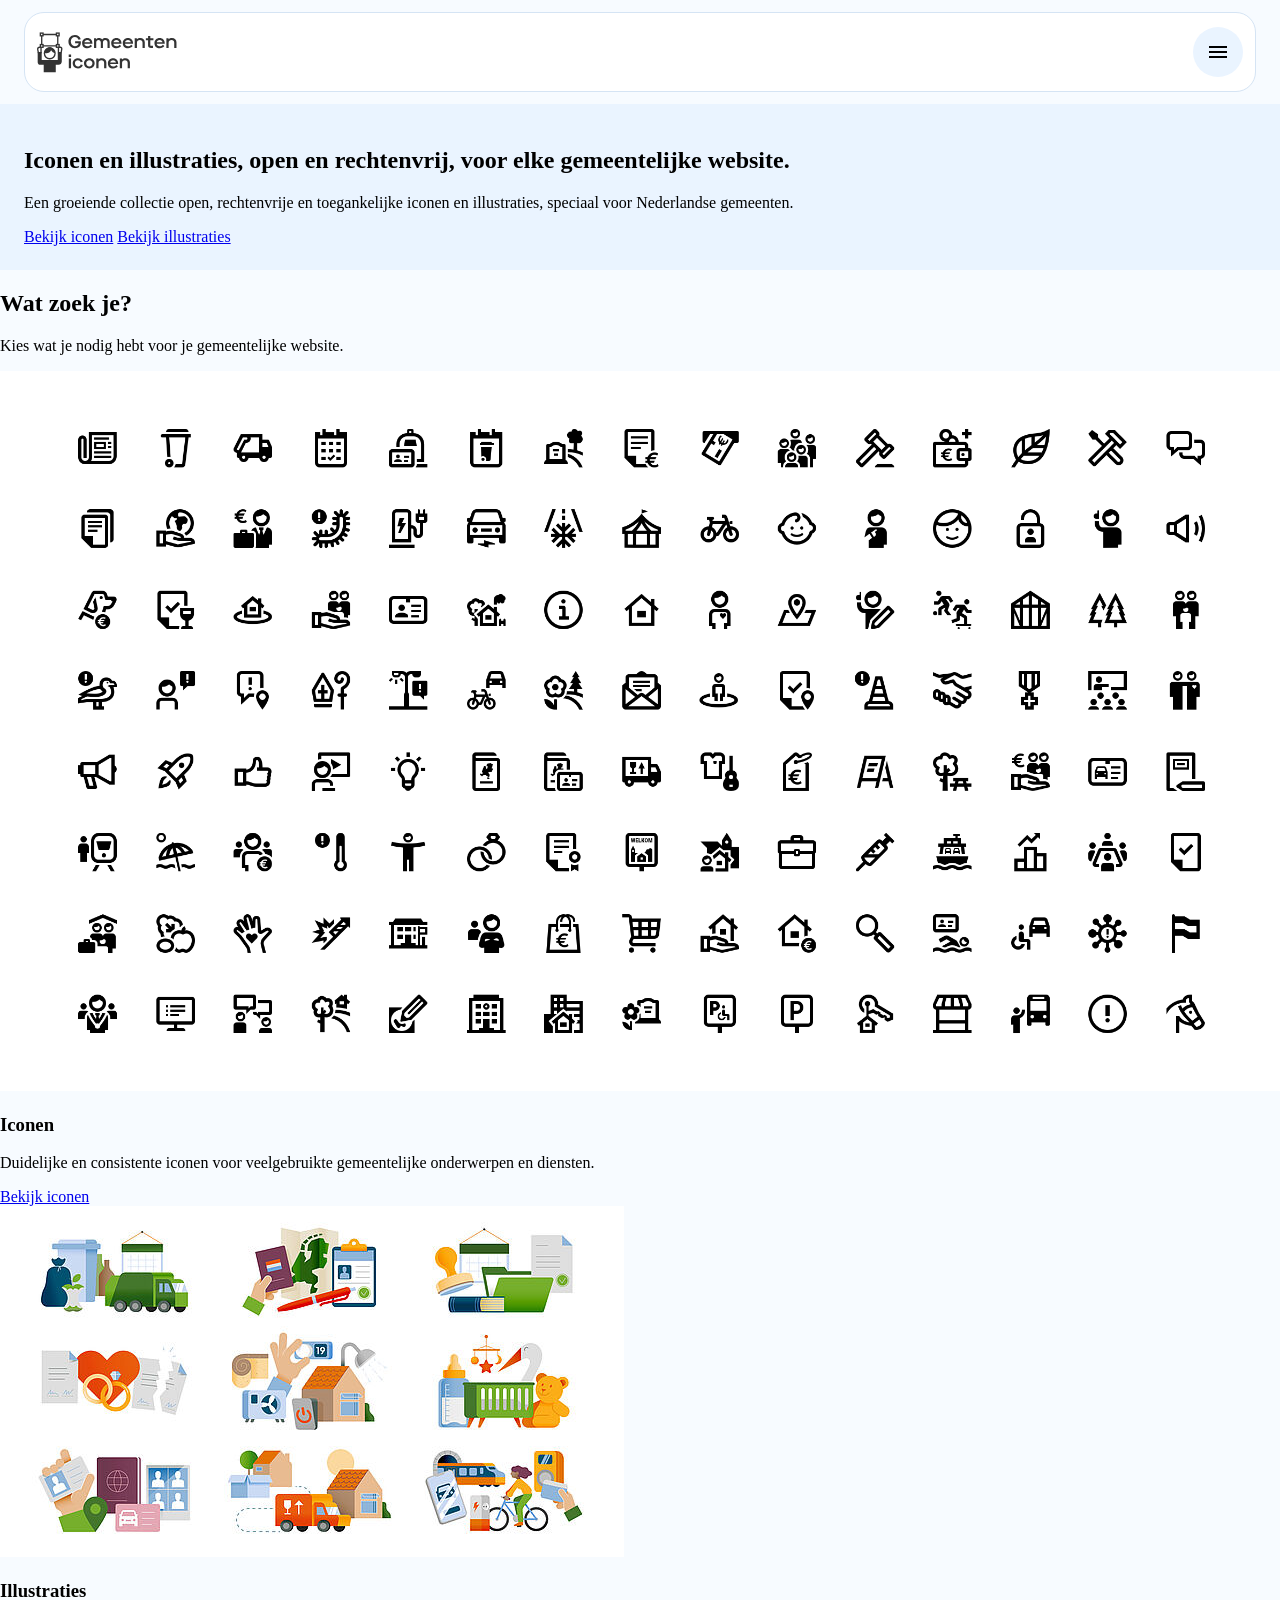
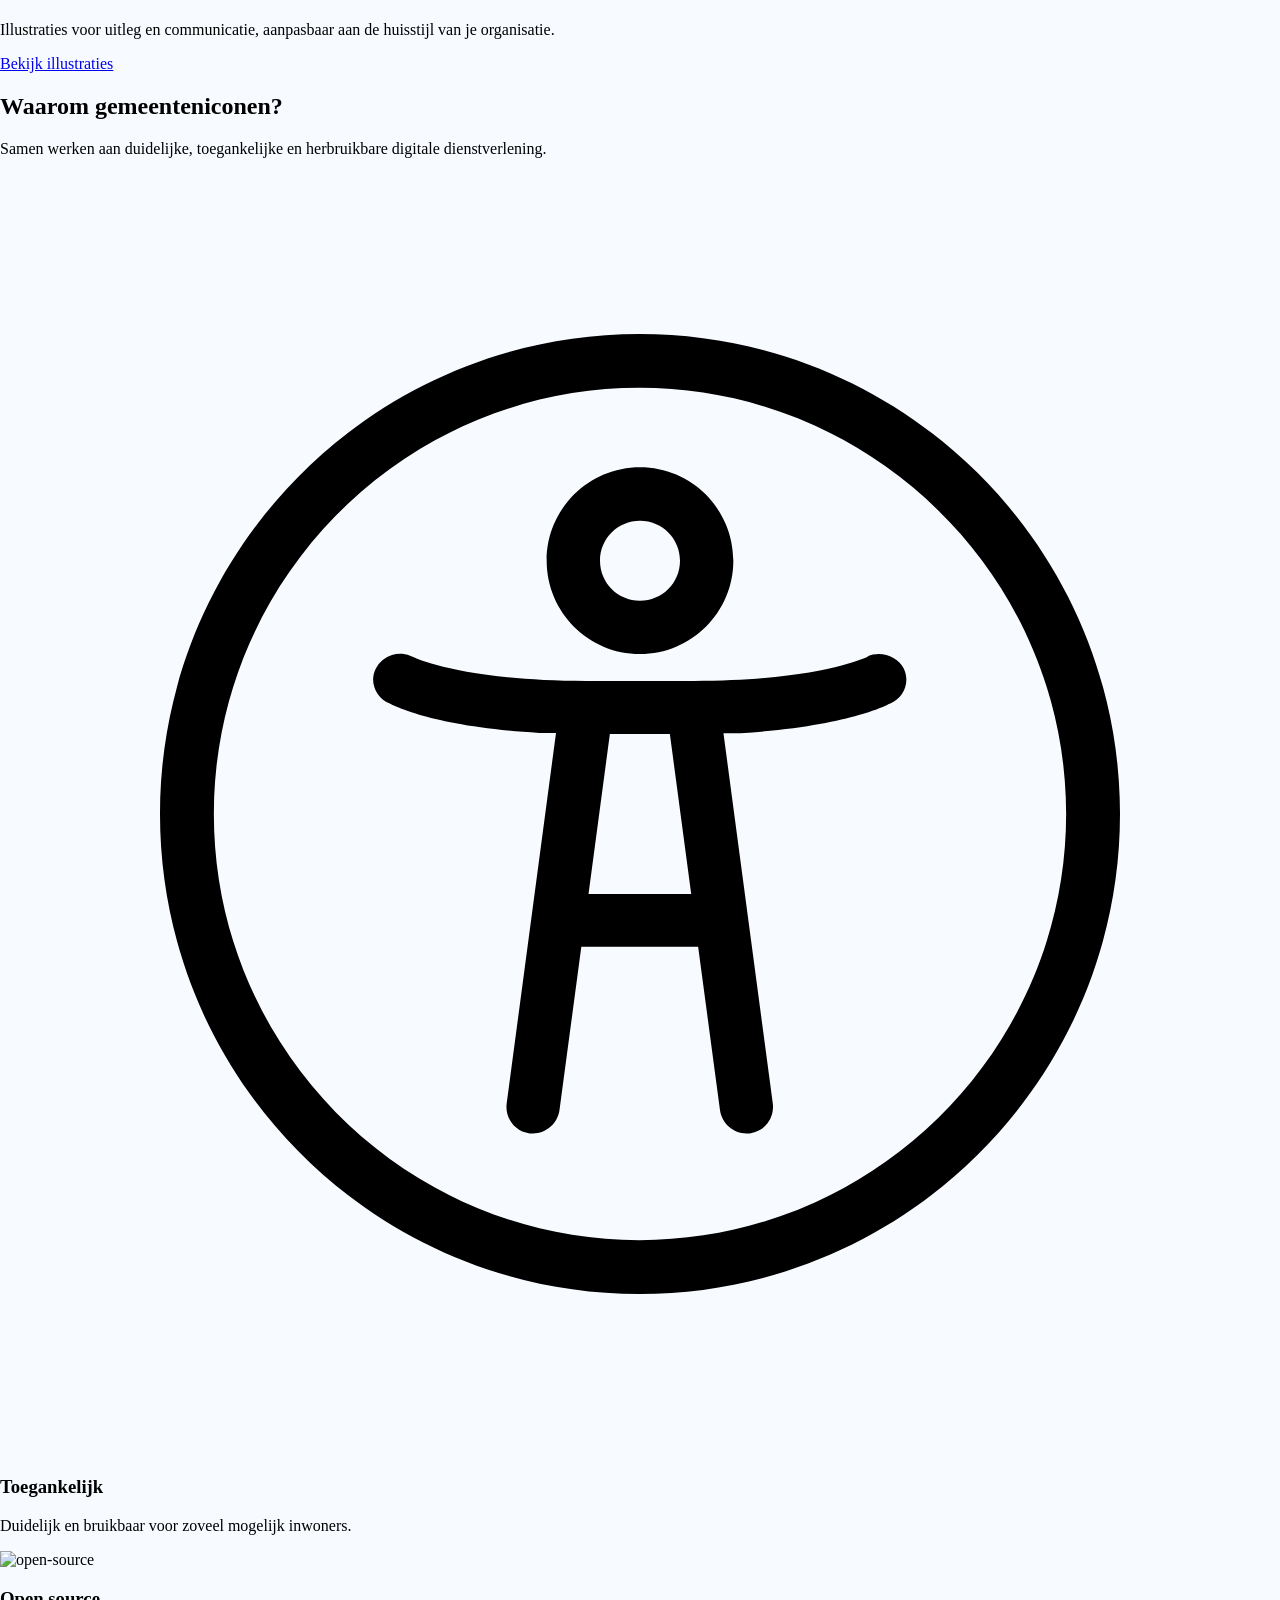
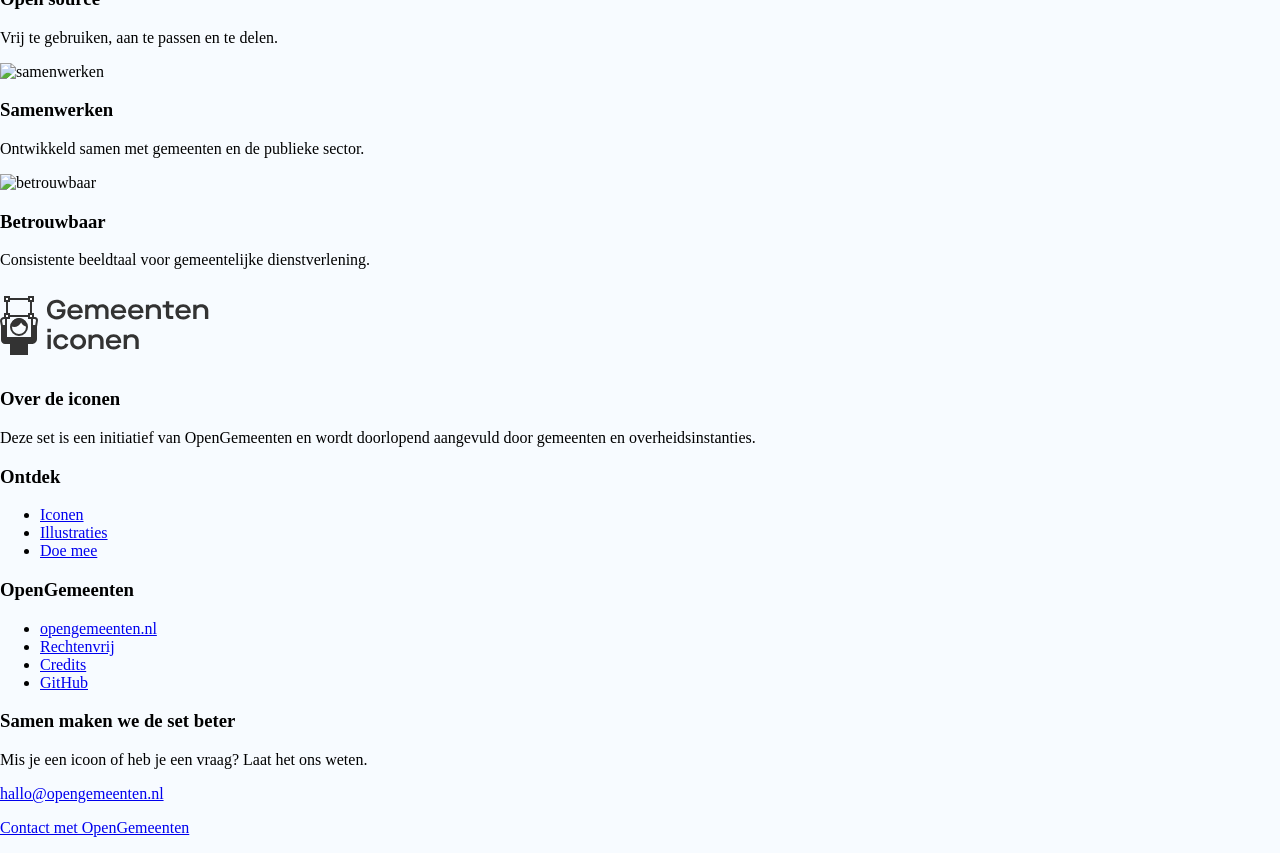
==== index.html @ d10de12a "Mobiele basisstyling en header toegevoegd Mobile-first CSS opgezet voor de homepage. Navigatie op mo" ====
<!DOCTYPE html>
<html lang="nl">
<head>
    <meta charset="UTF-8">
    <meta name="viewport" content="width=device-width, initial-scale=1.0">
    <title>Homepage</title>
    
    <!-- Algemene styling (laadt altijd en op elk apparaat) -->
    <link rel="stylesheet" href="styles/styles.css">

    <!-- Tablet (actief tussen de 768px en 1024px breed) -->
    <link rel="stylesheet" href="css/tablet.css" media="screen and (min-width: 768px) and (max-width: 1024px)">

    <!-- Desktop (actief op schermen vanaf 1025px breed) -->
    <link rel="stylesheet" href="css/desktop.css" media="screen and (min-width: 1025px)">
    
    <!-- Zoekicoon van Google fonts -->
    <link rel="stylesheet" href="https://fonts.googleapis.com/css2?family=Material+Symbols+Outlined:opsz,wght,FILL,GRAD@24,400,0,0&icon_names=search" />

    <!-- Hamburger menu icon -->
    <link rel="stylesheet" href="https://fonts.googleapis.com/css2?family=Material+Symbols+Outlined:opsz,wght,FILL,GRAD@24,400,0,0&icon_names=menu" />
</head>
<body>
    <header>
        <img class="logo" src="assets/logo.svg" alt="logo-gemeenteniconen">
        <button class="hamburgermenu"><span class="material-symbols-outlined">menu</span></button>
        <nav class="nav">
            
            <ul>
                <li> <a href="iconen.html">Iconen</a></li>
                <li><a href="#Illustraties">Illustraties</a></li>
                <li><a href="#Doe mee">Doe mee</a></li>
                <li><a href="#Rechtenvrij">Rechtenvrij</a></li>
                <li><a href="#credits">Credits</a></li>
                <li><a class="github" href="https://github.com/OpenGemeenten/Iconenset/">GitHub</a></li>
            </ul>
        </nav>
    </header>

    <main>
        <section class="hero-banner">
            <h1>Iconen en illustraties, open en rechtenvrij, voor elke gemeentelijke website.</h1>
            <p>Een groeiende collectie open, rechtenvrije en toegankelijke iconen en illustraties, speciaal voor Nederlandse gemeenten.</p>
            <a href="iconen.html">Bekijk iconen</a>
            <a href="#Illustraties"> Bekijk illustraties</a>
        </section>

       <section class="wat-zoek-je">
            <h2>Wat zoek je?</h2>
            <p>Kies wat je nodig hebt voor je gemeentelijke website.</p>
            <div class="keuze-kaarten">    
                <div class="iconen-kaart">
                    <img src="assets/iconenset-overzicht.png" alt="iconenset-overzicht">
                    <h3>Iconen</h3>
                    <p>Duidelijke en consistente iconen voor veelgebruikte gemeentelijke onderwerpen en diensten.</p>
                    <a href="iconen.html">Bekijk iconen</a>
                </div>

                <div class="illustratie-kaart">
                    <img src="assets/illustraties.jpg" alt="illustraties-overzicht">
                    <h3>Illustraties</h3>
                    <p>Illustraties voor uitleg en communicatie, aanpasbaar aan de huisstijl van je organisatie.</p>
                    <a href="#illustraties">Bekijk illustraties</a>
                </div>
            </div>
        </section>

        <section class="waarom-gemeenteiconen">
            <h2>Waarom gemeenteniconen?</h2>
            <p>Samen werken aan duidelijke, toegankelijke en herbruikbare digitale dienstverlening.</p>
            <div class="voordeel-kaarten">
                <div class="toegankelijk">
                    <img src="Iconenset-master/Svg/Line/Toegankelijkheid.svg" alt="toegankelijk">
                    <h3>Toegankelijk</h3>
                    <p>Duidelijk en bruikbaar voor zoveel mogelijk inwoners.</p>
                </div>

                <div class="open-source">
                    <img src="" alt="open-source">
                    <h3>Open source</h3>
                    <p>Vrij te gebruiken, aan te passen en te delen.</p>
                </div>

                <div class="samenwerken">
                    <img src="" alt="samenwerken">
                    <h3>Samenwerken</h3>
                    <p>Ontwikkeld samen met gemeenten en de publieke sector.</p>
                </div>

                <div class="betrouwbaar">
                    <img src="" alt="betrouwbaar">
                    <h3>Betrouwbaar</h3>
                    <p>Consistente beeldtaal voor gemeentelijke dienstverlening.</p>
                </div>
            </div>
        </section>
    </main>

    <footer>
        <div class="over-iconen">
           <img src="assets/logo.svg" alt="logo-footer">
           <h3>Over de iconen</h3>
            <p>Deze set is een initiatief van OpenGemeenten en wordt doorlopend aangevuld door gemeenten en overheidsinstanties. </p> 
        </div>
        
        <div>
            <h3>Ontdek</h3> 
                <ul class="ontdek">
                    <li> <a href="iconen.html">Iconen</a></li>
                    <li><a href="#Illustraties">Illustraties</a></li>
                    <li><a href="#Doe mee">Doe mee</a></li>
                </ul>
        </div>

        <div>
            <h3>OpenGemeenten</h3>
            <ul class="informatie">
            
                <li><a href="https://www.opengemeenten.nl/">opengemeenten.nl</a></li>
                <li><a href="#Rechtenvrij">Rechtenvrij</a></li>
                <li><a href="#credits">Credits</a></li>
                <li><a class="github" href="https://github.com/OpenGemeenten/Iconenset/">GitHub</a></li>
            </ul>
        </div>
            
        <div>
            <h3>Samen maken we de set beter</h3>
            <p>Mis je een icoon of heb je een vraag? Laat het ons weten.</p>
            <p><a href="mailto:hallo@opengemeenten.nl">hallo@opengemeenten.nl</a></p>
            <p><a href="https://www.opengemeenten.nl/contact">Contact met OpenGemeenten</a></p>
        </div>
    </footer>
</body>
</html>
---- styles/styles.css ----
.nav {
    display: none;
}

body {
    margin: 0;
    background-color: #F7FBFF;
}

header {
    display: flex;
    justify-content: space-between;
    align-items: center;
    margin-left: 24px;
    margin-right: 24px;
    margin-top: 12px;
    margin-bottom: 12px;
    padding: 12px;
    background-color: white;
    border: 1px solid #D5E4F4;
    border-radius: 20px;
}

.hero-banner {
    background-color: #EAF4FF;
    padding: 24px;
}

.hamburgermenu {
    background-color: #EAF4FF;
    border-radius: 50%;
    border: none;
    width: 50px;
    height: 50px;
    display: flex;
    justify-content: center;
    align-items: center;
}

.logo {
    width: 150px;
    height: auto;
}

img {
    max-width: 100%;
}
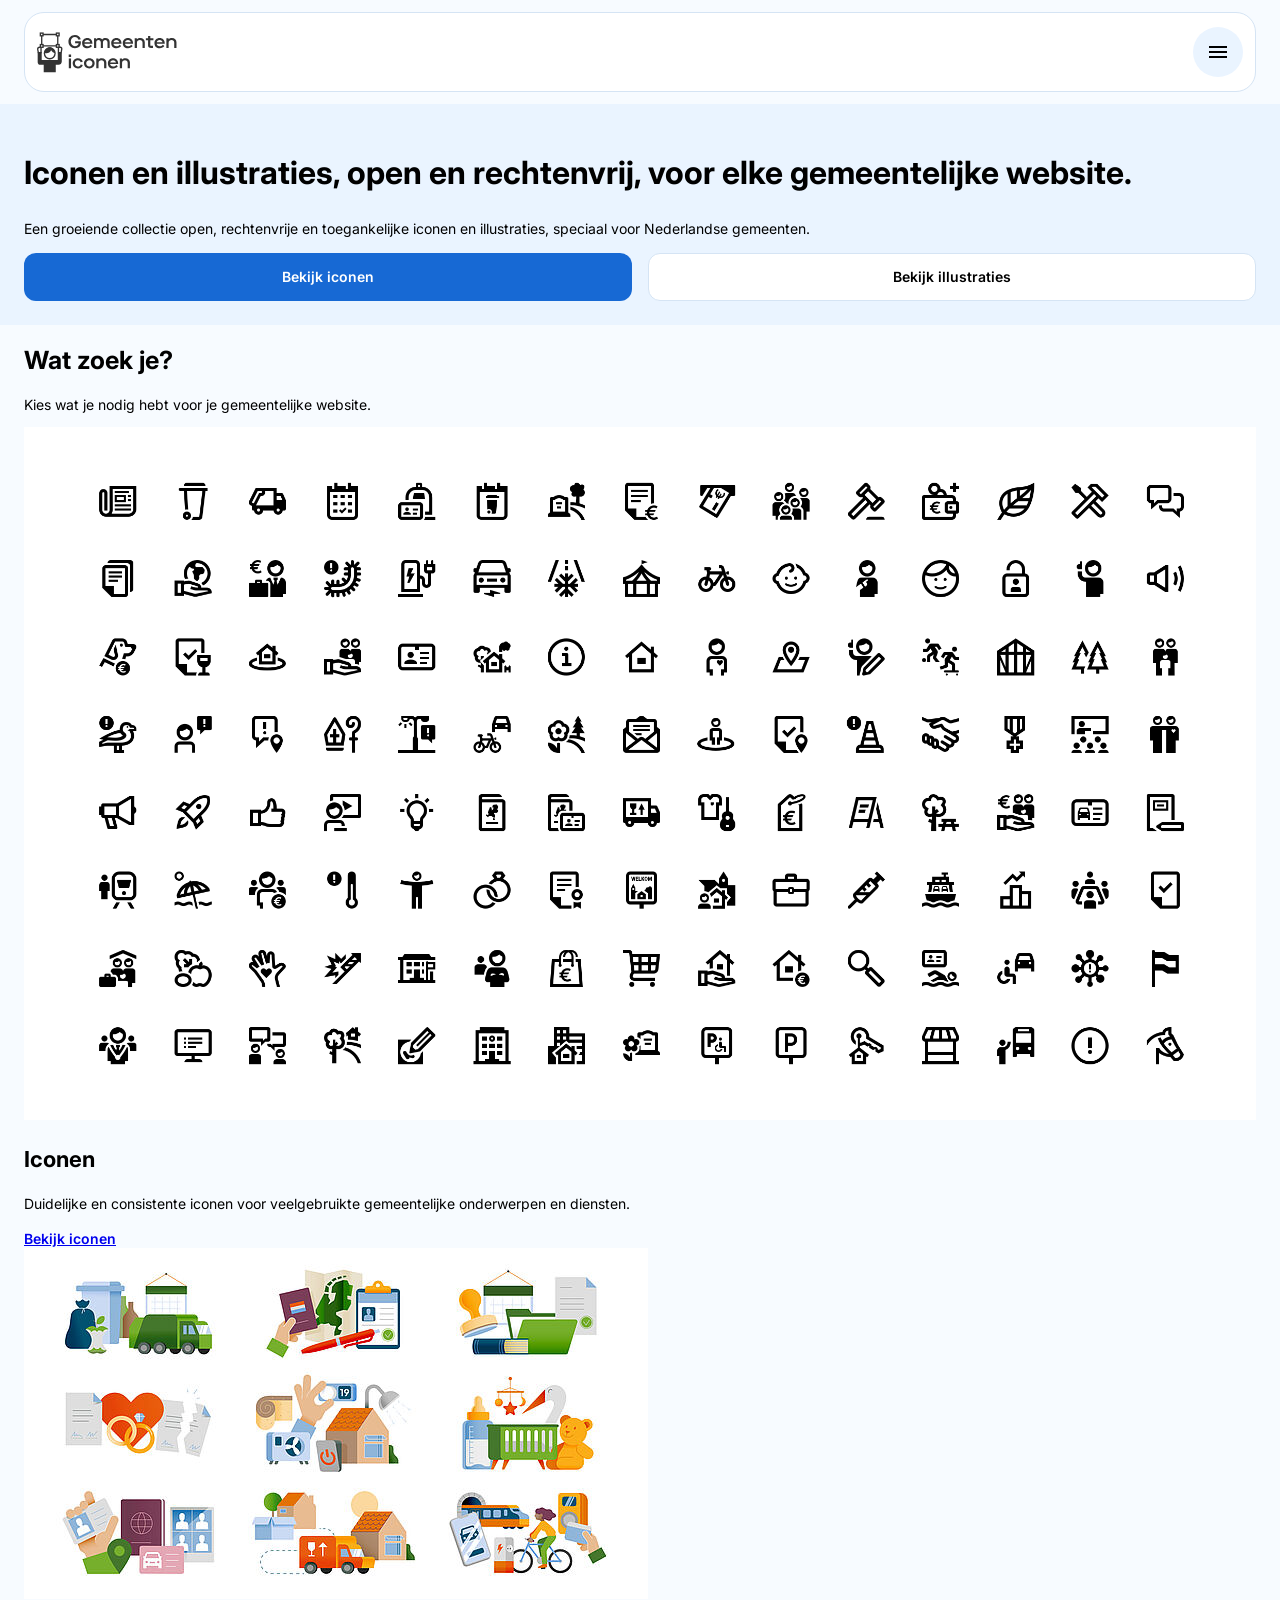
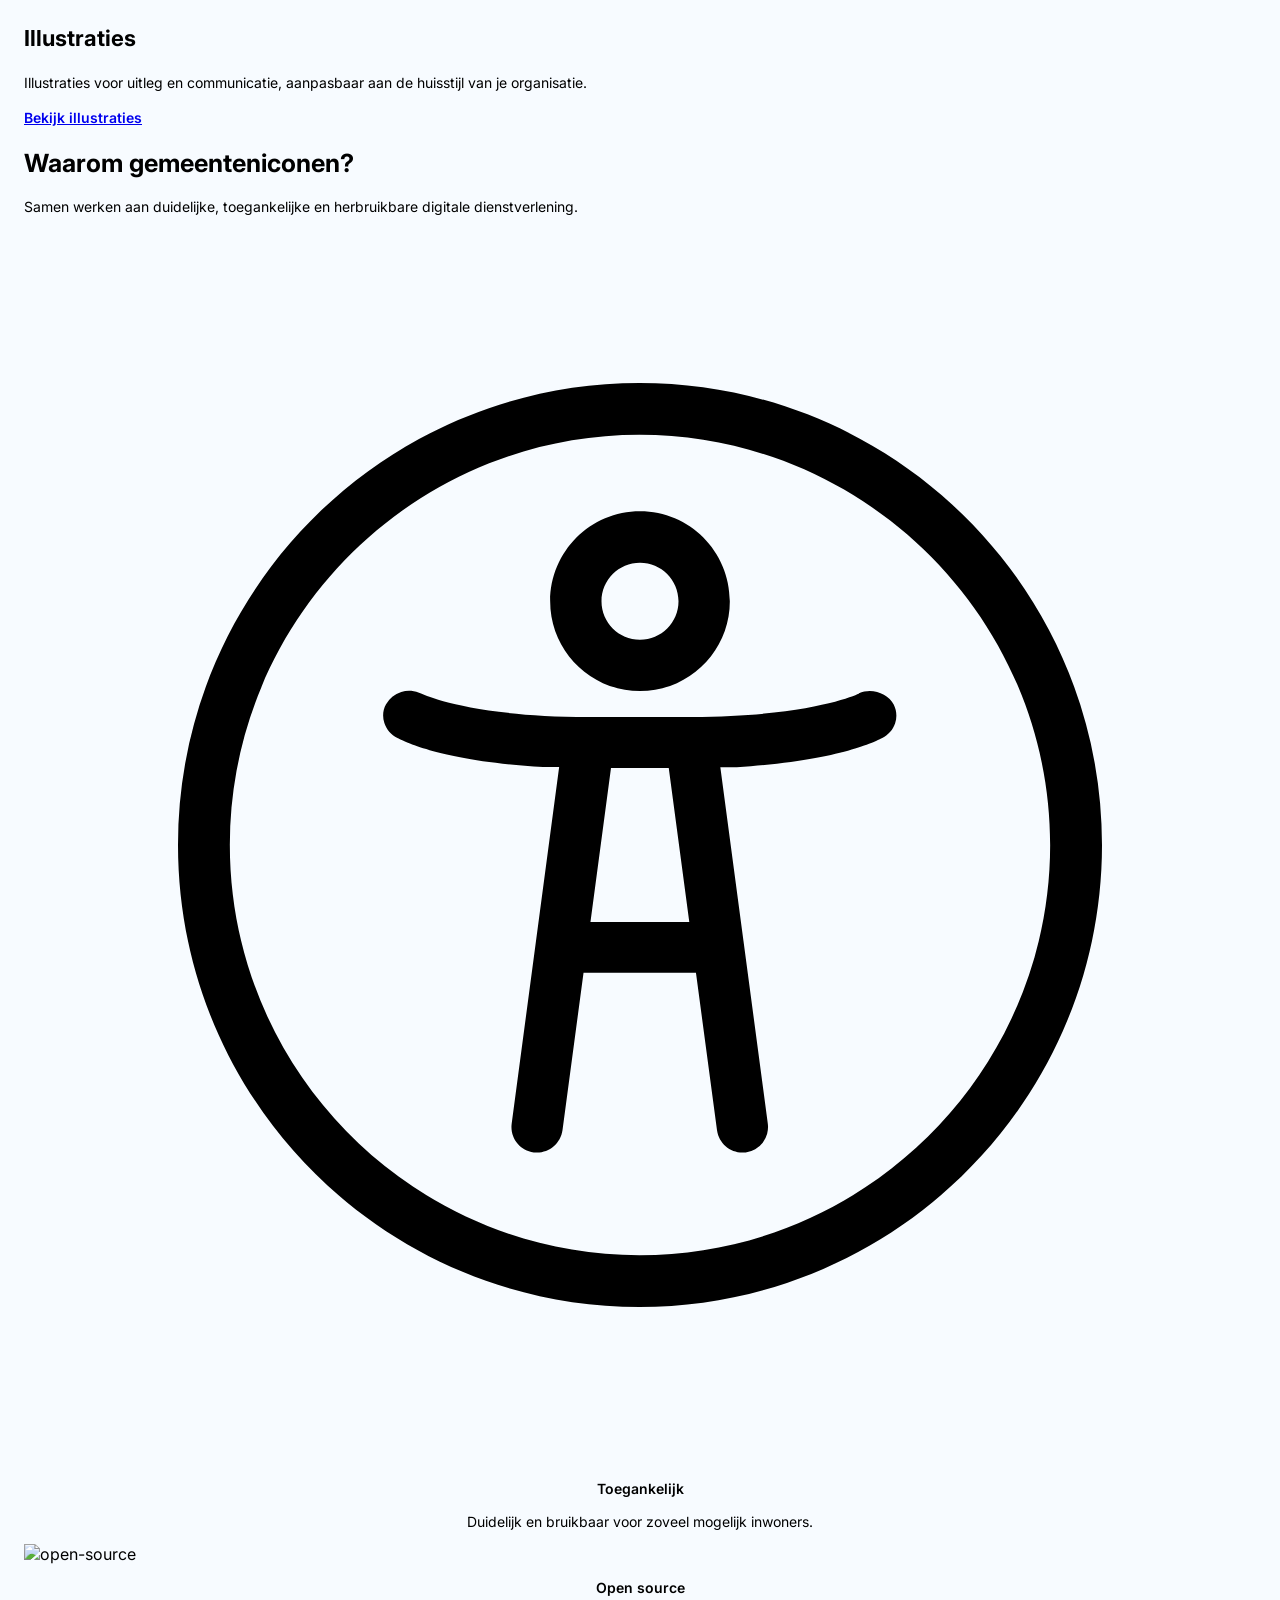
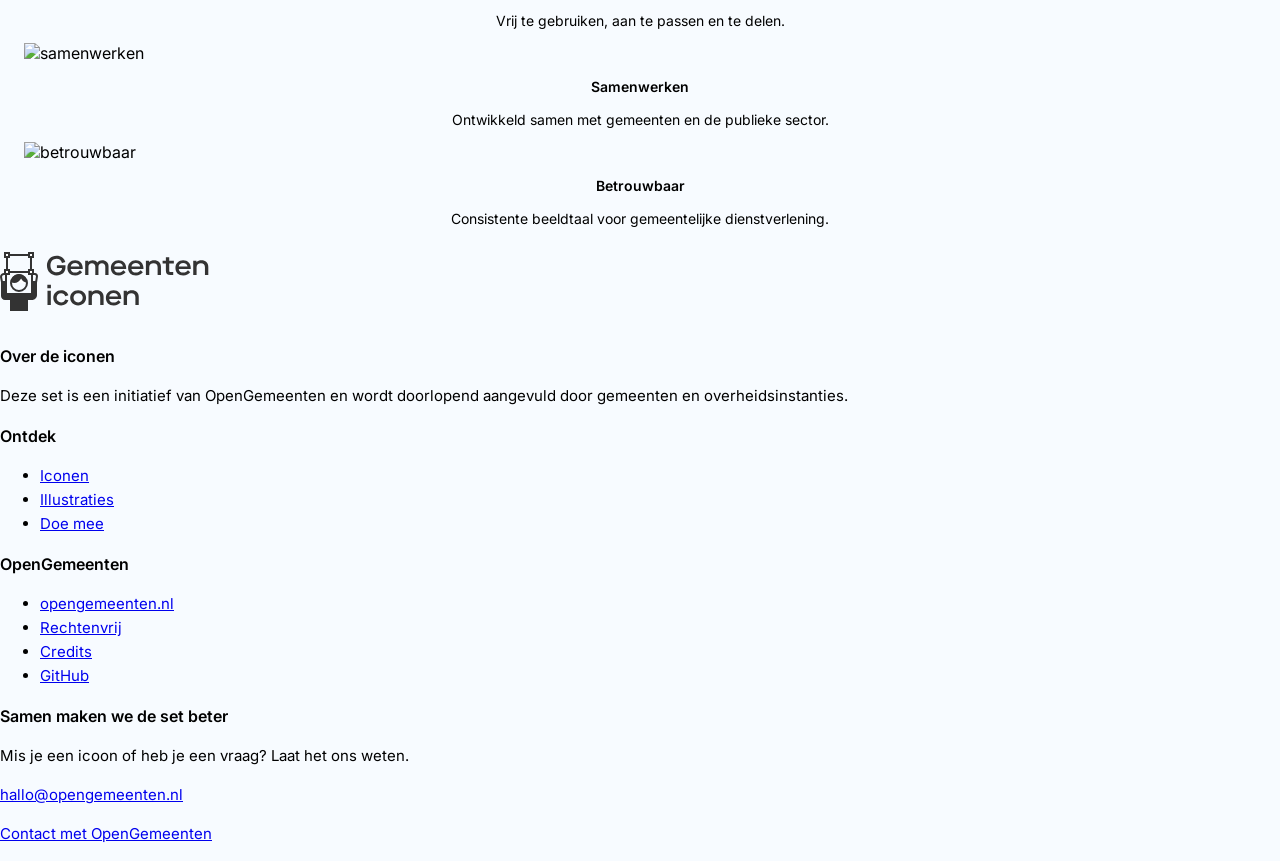
==== commit 874d5513: "Mobiele typografie en responsive hero banner toegevoegd - Inter lettertype toegevoegd en de fontgroo" ====
--- a/index.html
+++ b/index.html
@@ -41,8 +41,10 @@
         <section class="hero-banner">
             <h1>Iconen en illustraties, open en rechtenvrij, voor elke gemeentelijke website.</h1>
             <p>Een groeiende collectie open, rechtenvrije en toegankelijke iconen en illustraties, speciaal voor Nederlandse gemeenten.</p>
-            <a href="iconen.html">Bekijk iconen</a>
-            <a href="#Illustraties"> Bekijk illustraties</a>
+            <div class="hero-knoppen">
+                <a class="primaire-knop" href="iconen.html">Bekijk iconen</a>
+                <a class="secundaire-knop" href="#Illustraties">Bekijk illustraties</a>   
+            </div>
         </section>
 
        <section class="wat-zoek-je">
--- a/styles/styles.css
+++ b/styles/styles.css
@@ -1,29 +1,31 @@
-.nav {
-    display: none;
-}
+@import url('https://fonts.googleapis.com/css2?family=Inter:ital,opsz,wght@0,14..32,100..900;1,14..32,100..900&display=swap');
 
 body {
     margin: 0;
     background-color: #F7FBFF;
+    font-family: "Inter", sans-serif;
+    font-weight: 400;
+    letter-spacing: 0;
+
+}
+
+img {
+    max-width: 100%;
 }
 
 header {
     display: flex;
     justify-content: space-between;
     align-items: center;
-    margin-left: 24px;
-    margin-right: 24px;
-    margin-top: 12px;
-    margin-bottom: 12px;
+    margin: 12px 24px;
     padding: 12px;
     background-color: white;
     border: 1px solid #D5E4F4;
     border-radius: 20px;
 }
 
-.hero-banner {
-    background-color: #EAF4FF;
-    padding: 24px;
+.nav {
+    display: none;
 }
 
 .hamburgermenu {
@@ -42,6 +44,136 @@
     height: auto;
 }
 
-img {
-    max-width: 100%;
+main > section {
+    padding: 0px 24px;
 }
+
+.hero-banner {
+    background-color: #EAF4FF;
+    padding: 24px;
+}
+
+.hero-banner h1 {
+    font-weight: 700;
+    font-size: 32px;
+    line-height: 38px;
+}
+
+.hero-banner p {
+    font-size: 14px;
+    line-height: 20px;
+}
+
+.hero-banner a {
+    font-size: 13px;
+    font-weight: 600;
+    line-height: normal;
+}
+
+.hero-knoppen {
+    display: grid;
+    grid-template-columns: 1fr 1fr;
+    gap: 8px;
+}
+
+.hero-knoppen a {
+    height: 48px;
+    box-sizing: border-box;
+
+    display: flex;
+    justify-content: center;
+    align-items: center;
+
+    text-decoration: none;
+    border-radius: 12px;
+    white-space: nowrap;
+}
+
+@media (min-width: 360px) {
+    .hero-knoppen {
+        gap: 16px;
+    }
+
+    .hero-knoppen a {
+        font-size: 14px;
+    }
+}
+ 
+.primaire-knop {
+    background-color: #1769D4;
+    color: white;
+}
+
+.secundaire-knop {
+    background-color: white;
+    color: black;
+    border: 1px solid #D5E4F4;
+}
+
+/* H2 sectiekoppen */
+h2 {
+    font-size: 25px;
+    font-weight: 700;
+    line-height: normal;
+}
+
+
+/* Wat zoek je */
+.wat-zoek-je > p {
+    font-size: 14px;
+    line-height: normal;
+}
+
+.keuze-kaarten h3 {
+    font-size: 22px;
+    font-weight: 700;
+    line-height: normal;
+}
+
+.keuze-kaarten p {
+    font-size: 14px;
+    line-height: 20px;
+}
+
+.keuze-kaarten a {
+    font-size: 14px;
+    font-weight: 600;
+    line-height: normal;
+}
+
+
+/* Waarom gemeenteniconen */
+.waarom-gemeenteiconen > p {
+    font-size: 14px;
+    line-height: normal;
+}
+
+.voordeel-kaarten h3 {
+    font-size: 14px;
+    font-weight: 600;
+    line-height: 20px;
+    text-align: center;
+}
+
+.voordeel-kaarten p {
+    font-size: 14px;
+    line-height: normal;
+    text-align: center;
+}
+
+
+/* Footer */
+footer {
+    font-size: 15px;
+    font-weight: 400;
+    line-height: 24px;
+}
+
+footer h3 {
+    font-size: 16px;
+    font-weight: 600;
+    line-height: 24px;
+}
+
+
+
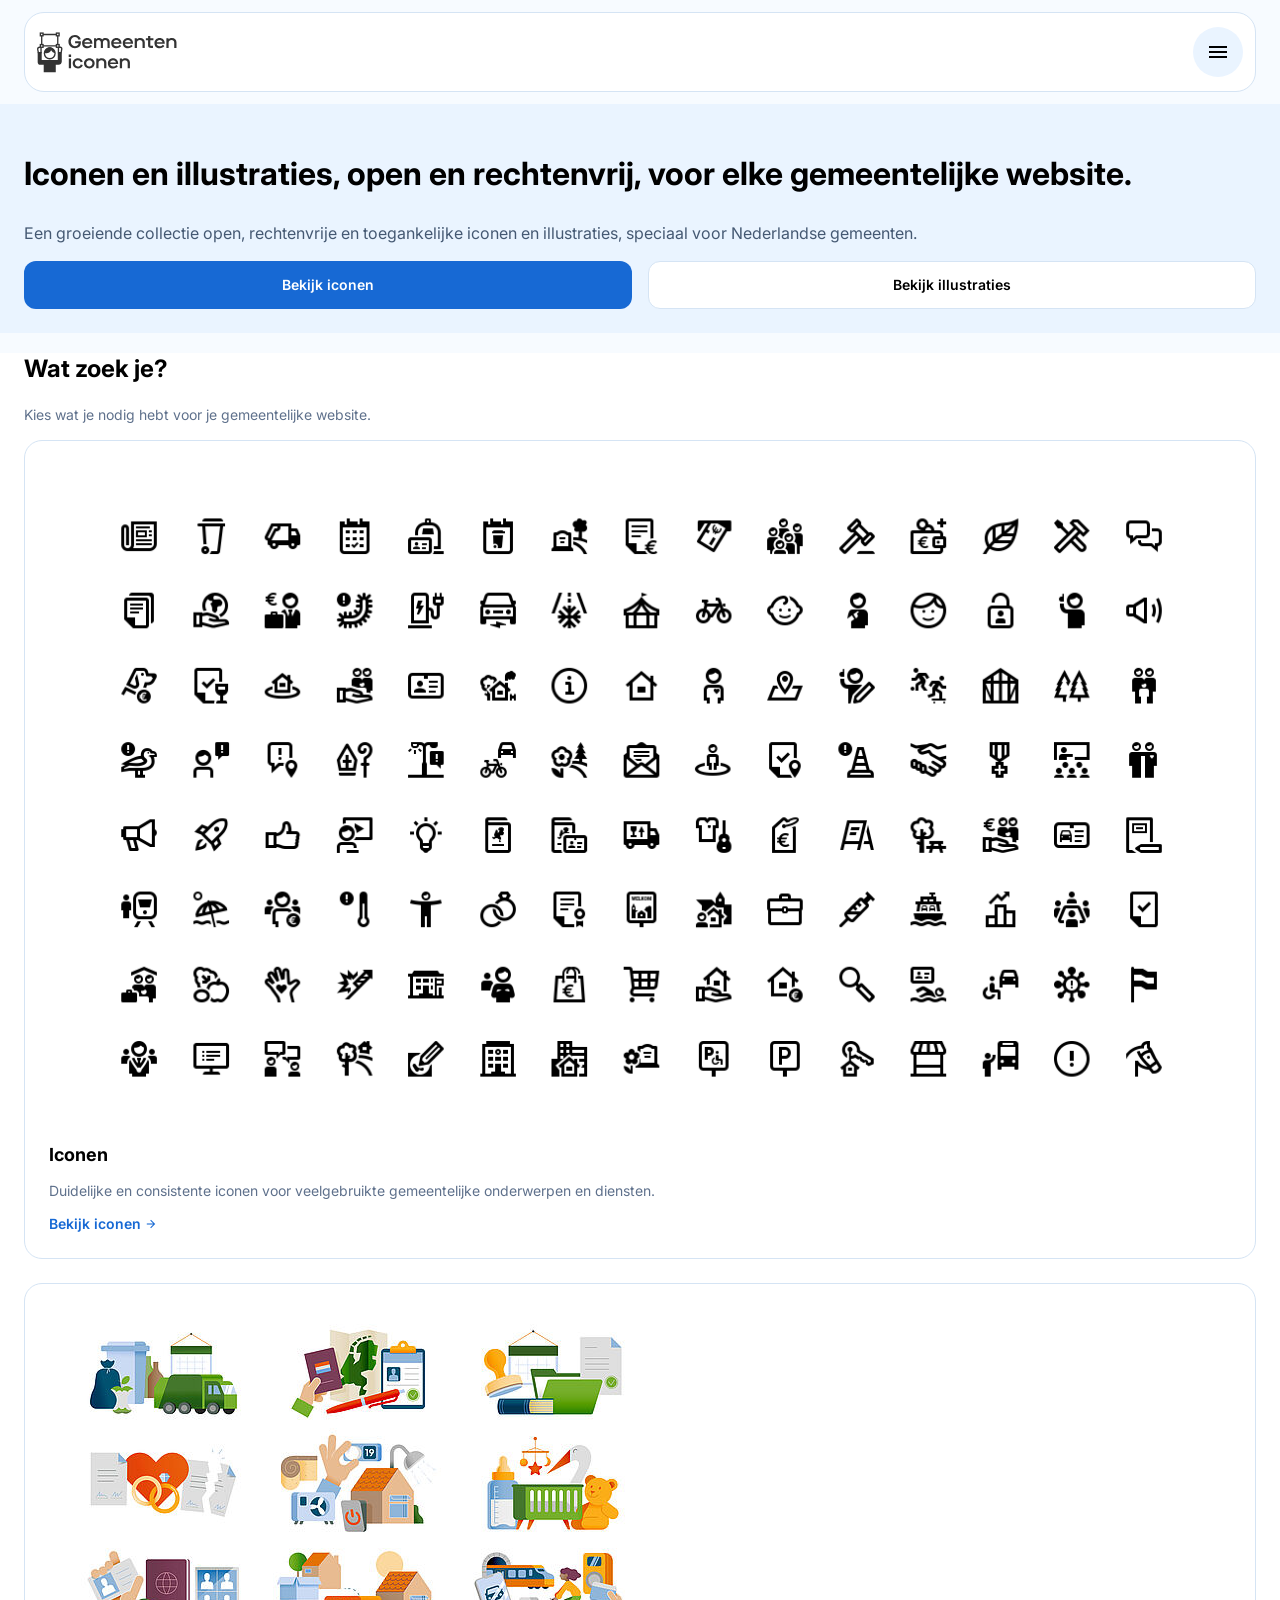
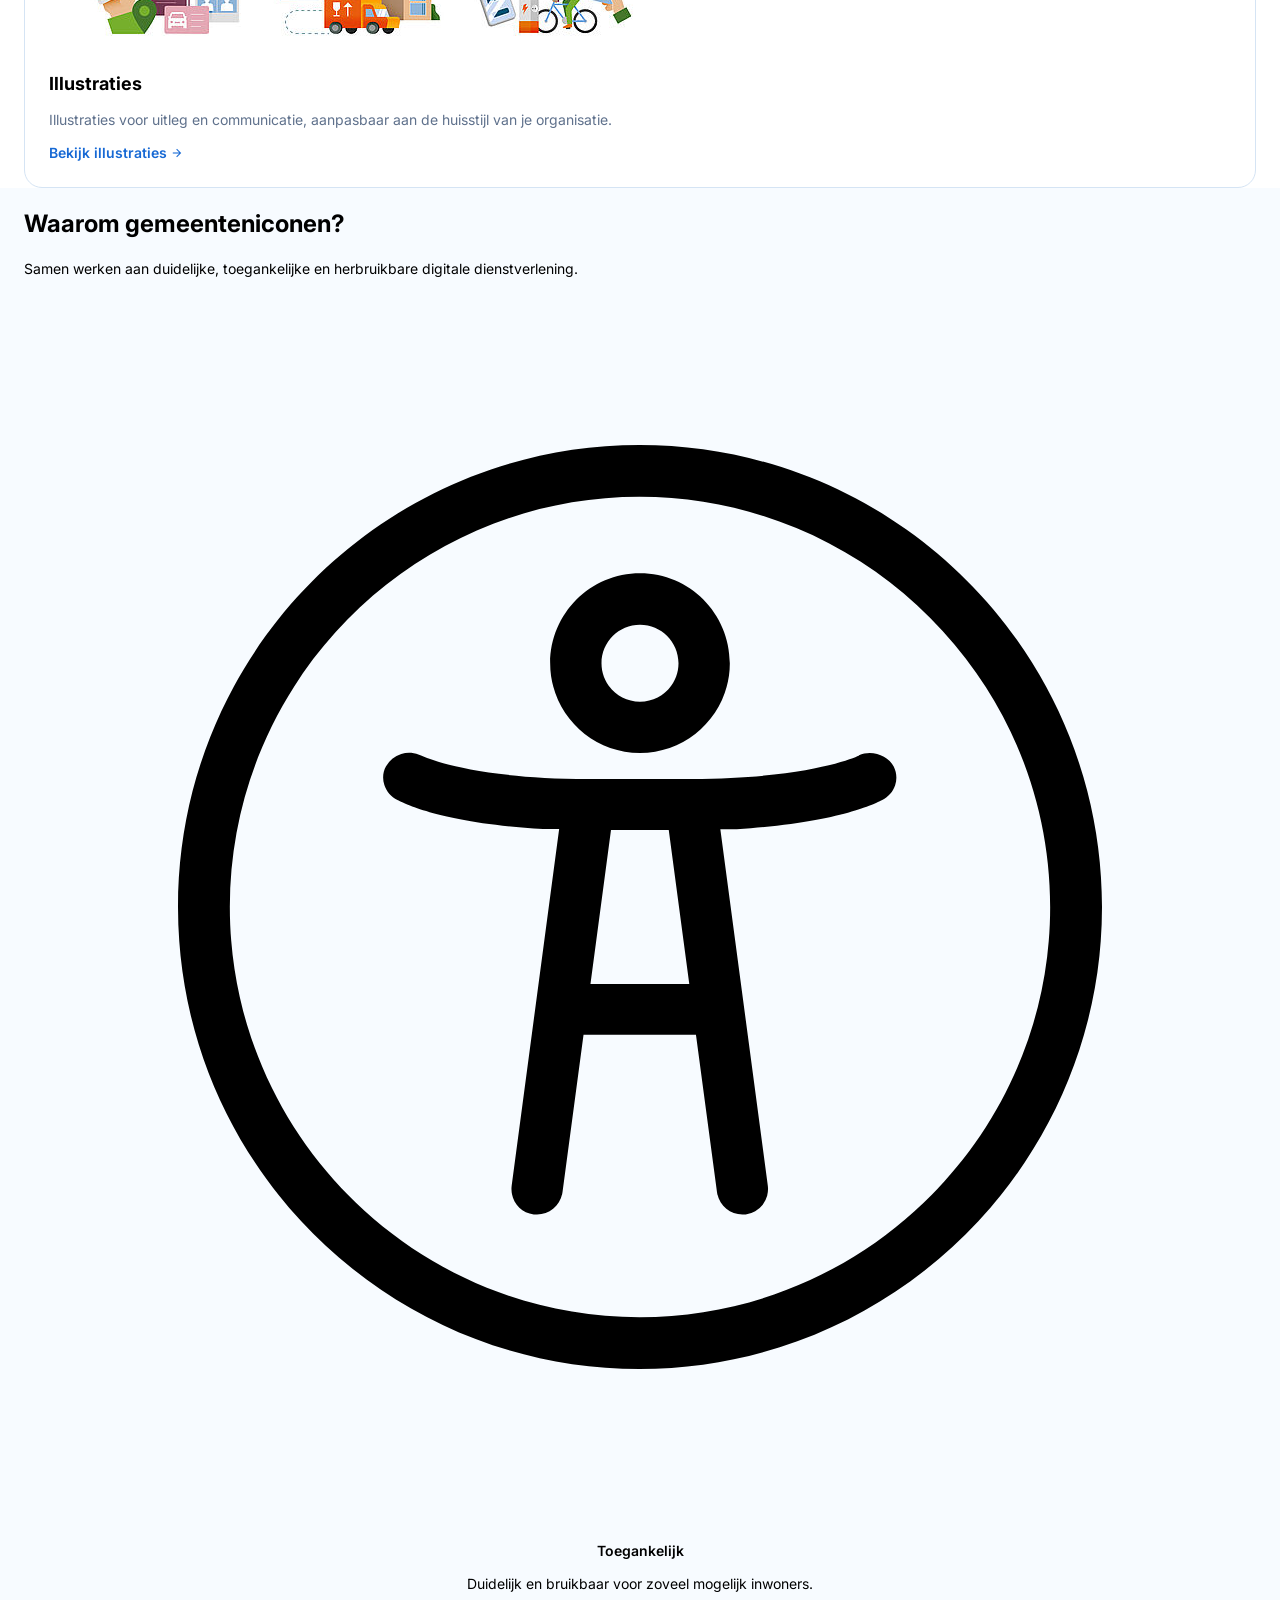
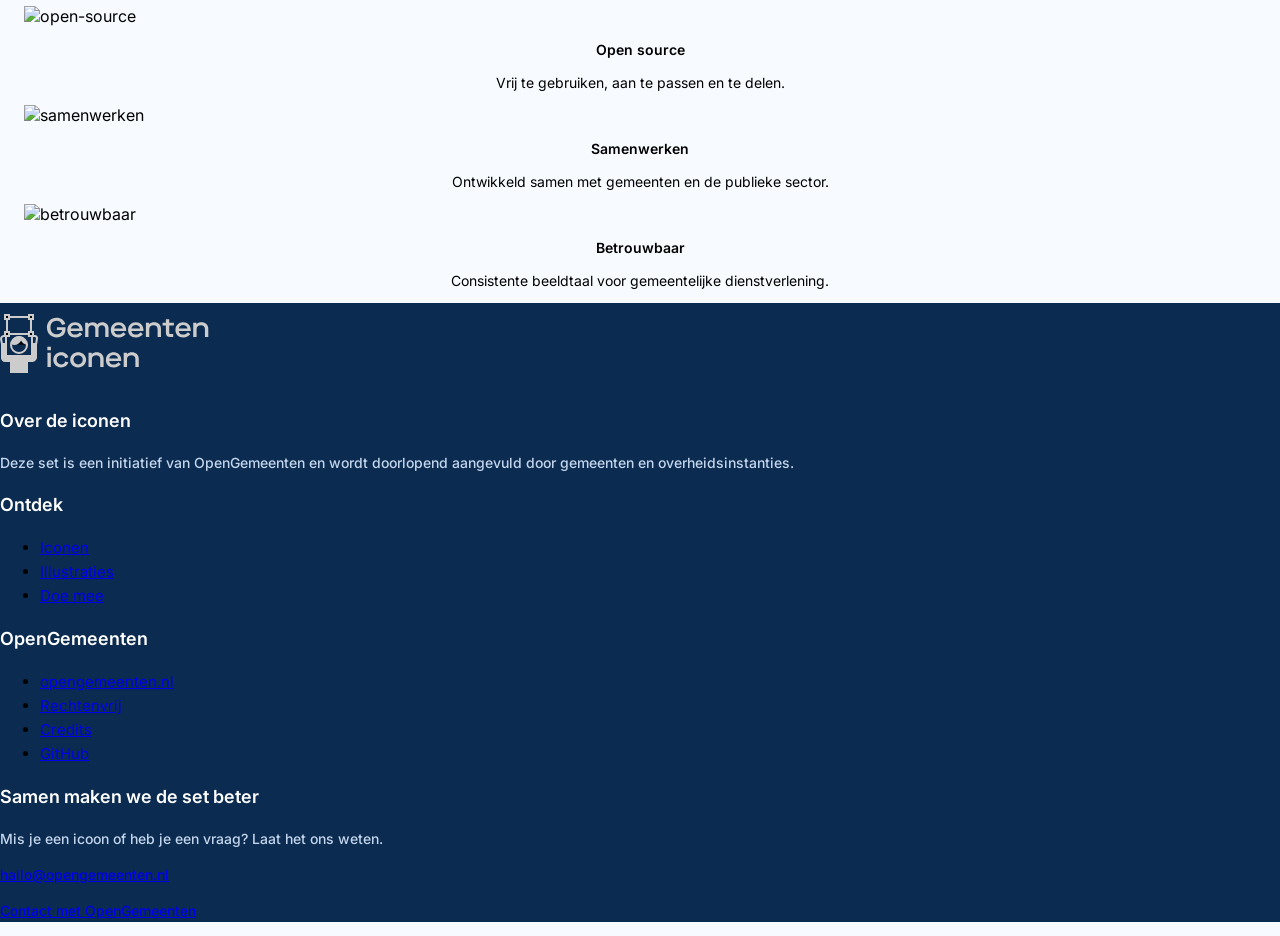
==== commit 4cc6c93e: "Mobiele Wat zoek je-sectie gestyled - Achtergrond en spacing van de Wat zoek je-sectie ingesteld - I" ====
--- a/index.html
+++ b/index.html
@@ -19,6 +19,9 @@
 
     <!-- Hamburger menu icon -->
     <link rel="stylesheet" href="https://fonts.googleapis.com/css2?family=Material+Symbols+Outlined:opsz,wght,FILL,GRAD@24,400,0,0&icon_names=menu" />
+
+    <!-- Pijltje vooruit -->
+     <link rel="stylesheet" href="https://fonts.googleapis.com/css2?family=Material+Symbols+Outlined:opsz,wght,FILL,GRAD@24,400,0,0&icon_names=arrow_forward" />
 </head>
 <body>
     <header>
@@ -51,18 +54,18 @@
             <h2>Wat zoek je?</h2>
             <p>Kies wat je nodig hebt voor je gemeentelijke website.</p>
             <div class="keuze-kaarten">    
-                <div class="iconen-kaart">
+                <div class="keuze-kaart iconen-kaart">
                     <img src="assets/iconenset-overzicht.png" alt="iconenset-overzicht">
                     <h3>Iconen</h3>
                     <p>Duidelijke en consistente iconen voor veelgebruikte gemeentelijke onderwerpen en diensten.</p>
-                    <a href="iconen.html">Bekijk iconen</a>
+                    <a href="iconen.html">Bekijk iconen<span class="material-symbols-outlined">arrow_forward</span></a>
                 </div>
 
-                <div class="illustratie-kaart">
+                <div class="keuze-kaart illustratie-kaart">
                     <img src="assets/illustraties.jpg" alt="illustraties-overzicht">
                     <h3>Illustraties</h3>
                     <p>Illustraties voor uitleg en communicatie, aanpasbaar aan de huisstijl van je organisatie.</p>
-                    <a href="#illustraties">Bekijk illustraties</a>
+                    <a href="#illustraties">Bekijk illustraties<span class="material-symbols-outlined">arrow_forward</span></a>
                 </div>
             </div>
         </section>
@@ -100,7 +103,7 @@
 
     <footer>
         <div class="over-iconen">
-           <img src="assets/logo.svg" alt="logo-footer">
+           <img class="logo-footer" src="assets/logo.svg" alt="logo-footer">
            <h3>Over de iconen</h3>
             <p>Deze set is een initiatief van OpenGemeenten en wordt doorlopend aangevuld door gemeenten en overheidsinstanties. </p> 
         </div>
--- a/styles/styles.css
+++ b/styles/styles.css
@@ -56,12 +56,13 @@
 .hero-banner h1 {
     font-weight: 700;
     font-size: 32px;
-    line-height: 38px;
+    line-height: 40px;
 }
 
 .hero-banner p {
-    font-size: 14px;
-    line-height: 20px;
+    font-size: 16px;
+    line-height: 24px;
+    color: #455973;
 }
 
 .hero-banner a {
@@ -74,6 +75,8 @@
     display: grid;
     grid-template-columns: 1fr 1fr;
     gap: 8px;
+    font-size: 14px;
+    line-height: 20px;
 }
 
 .hero-knoppen a {
@@ -88,7 +91,135 @@
     border-radius: 12px;
     white-space: nowrap;
 }
-
+ 
+.primaire-knop {
+    background-color: #1769D4;
+    color: white;
+}
+
+.secundaire-knop {
+    background-color: white;
+    color: black;
+    border: 1px solid #D5E4F4;
+}
+
+/* H2 sectiekoppen */
+h2 {
+    font-size: 24px;
+    font-weight: 700;
+    line-height: 32px;
+}
+
+/* Wat zoek je */
+.wat-zoek-je {
+    background-color: white;
+}
+
+.wat-zoek-je > p {
+    font-size: 14px;
+    line-height: 22px;
+    color: #5F718C;
+}
+
+.keuze-kaarten {
+    display: grid;
+    grid-template-columns: 1fr;
+    gap: 24px;
+}
+
+.keuze-kaart {
+    border: 1px solid #D5E4F4;
+    border-radius: 18px;
+    padding: 24px;
+    background-color: white;
+    display: grid;
+    grid-template-columns: 1fr;
+    gap: 12px;
+   
+}
+
+.keuze-kaarten h3 {
+    font-size: 18px;
+    font-weight: 700;
+    line-height: 26px;
+    margin: 0;
+}
+
+.keuze-kaarten p {
+    font-size: 14px;
+    line-height: 22px;
+    color: #5F718C;
+    margin: 0;
+}
+
+.keuze-kaarten a {
+    font-size: 14px;
+    font-weight: 600;
+    line-height: 20px;
+    color: #1769D4;
+
+    display: inline-flex;
+    align-items: center;
+    gap: 3px;
+    text-decoration: none;
+}
+
+.keuze-kaarten .material-symbols-outlined {
+    font-size: 14px;
+    line-height: 20px;
+}
+
+/* Waarom gemeenteniconen */
+.waarom-gemeenteiconen {
+    background-color: #F7FBFF;
+}
+
+.waarom-gemeenteiconen > p {
+    font-size: 14px;
+    line-height: normal;
+}
+
+.voordeel-kaarten h3 {
+    font-size: 14px;
+    font-weight: 600;
+    line-height: 20px;
+    text-align: center;
+}
+
+.voordeel-kaarten p {
+    font-size: 14px;
+    line-height: normal;
+    text-align: center;
+}
+
+/* Footer */
+footer {
+    background-color: #0B2B50;
+    font-size: 15px;
+    font-weight: 400;
+    line-height: 24px;
+}
+
+footer h3 {
+    font-size: 18px;
+    font-weight: 600;
+    line-height: 26px;
+    color: white;
+}
+
+footer p {
+    font-size: 14px;
+    font-weight: 500;
+    line-height: 22px;
+    color: #C4D6ED;
+}
+
+.logo-footer {
+    filter: invert(100%);
+    
+}
+
+/* Grotere telefoons */
 @media (min-width: 360px) {
     .hero-knoppen {
         gap: 16px;
@@ -98,82 +229,4 @@
         font-size: 14px;
     }
 }
- 
-.primaire-knop {
-    background-color: #1769D4;
-    color: white;
-}
-
-.secundaire-knop {
-    background-color: white;
-    color: black;
-    border: 1px solid #D5E4F4;
-}
-
-/* H2 sectiekoppen */
-h2 {
-    font-size: 25px;
-    font-weight: 700;
-    line-height: normal;
-}
-
-
-/* Wat zoek je */
-.wat-zoek-je > p {
-    font-size: 14px;
-    line-height: normal;
-}
-
-.keuze-kaarten h3 {
-    font-size: 22px;
-    font-weight: 700;
-    line-height: normal;
-}
-
-.keuze-kaarten p {
-    font-size: 14px;
-    line-height: 20px;
-}
-
-.keuze-kaarten a {
-    font-size: 14px;
-    font-weight: 600;
-    line-height: normal;
-}
-
-
-/* Waarom gemeenteniconen */
-.waarom-gemeenteiconen > p {
-    font-size: 14px;
-    line-height: normal;
-}
-
-.voordeel-kaarten h3 {
-    font-size: 14px;
-    font-weight: 600;
-    line-height: 20px;
-    text-align: center;
-}
-
-.voordeel-kaarten p {
-    font-size: 14px;
-    line-height: normal;
-    text-align: center;
-}
-
-
-/* Footer */
-footer {
-    font-size: 15px;
-    font-weight: 400;
-    line-height: 24px;
-}
-
-footer h3 {
-    font-size: 16px;
-    font-weight: 600;
-    line-height: 24px;
-}
-
-
-
+
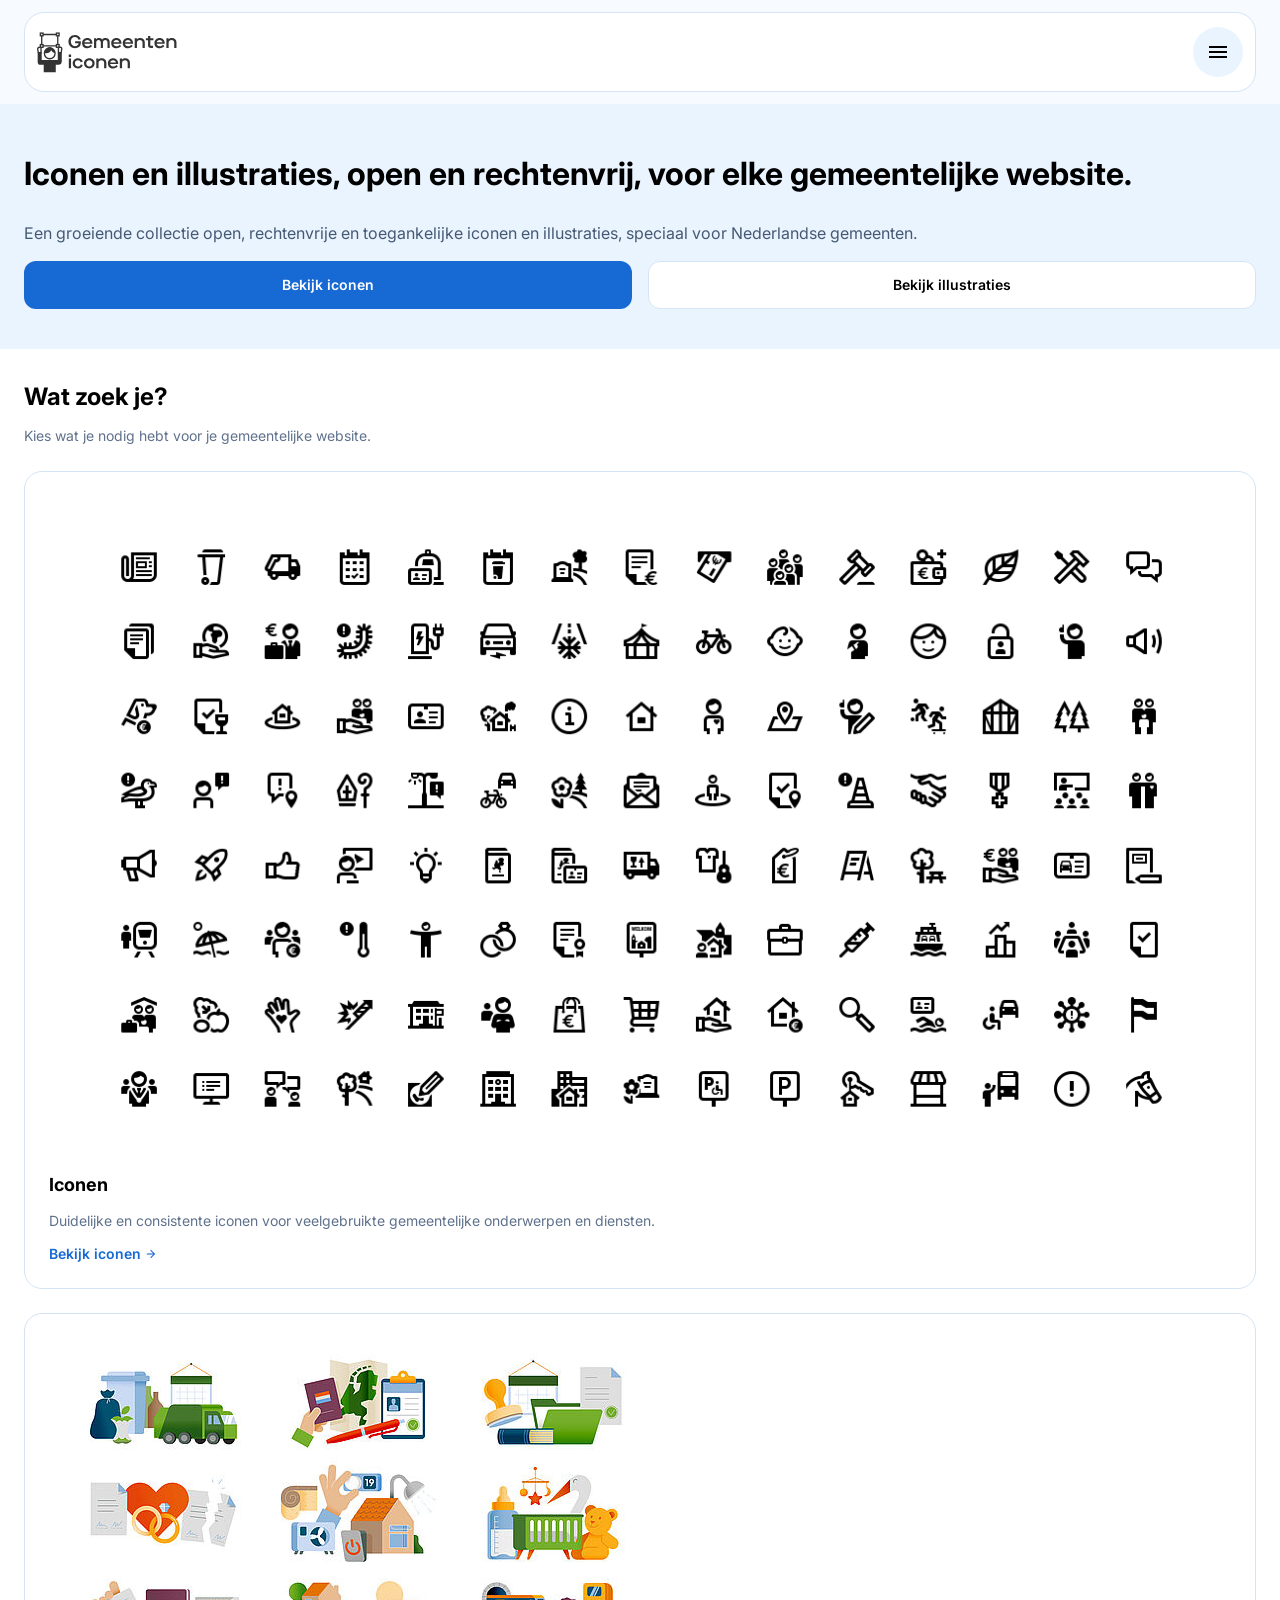
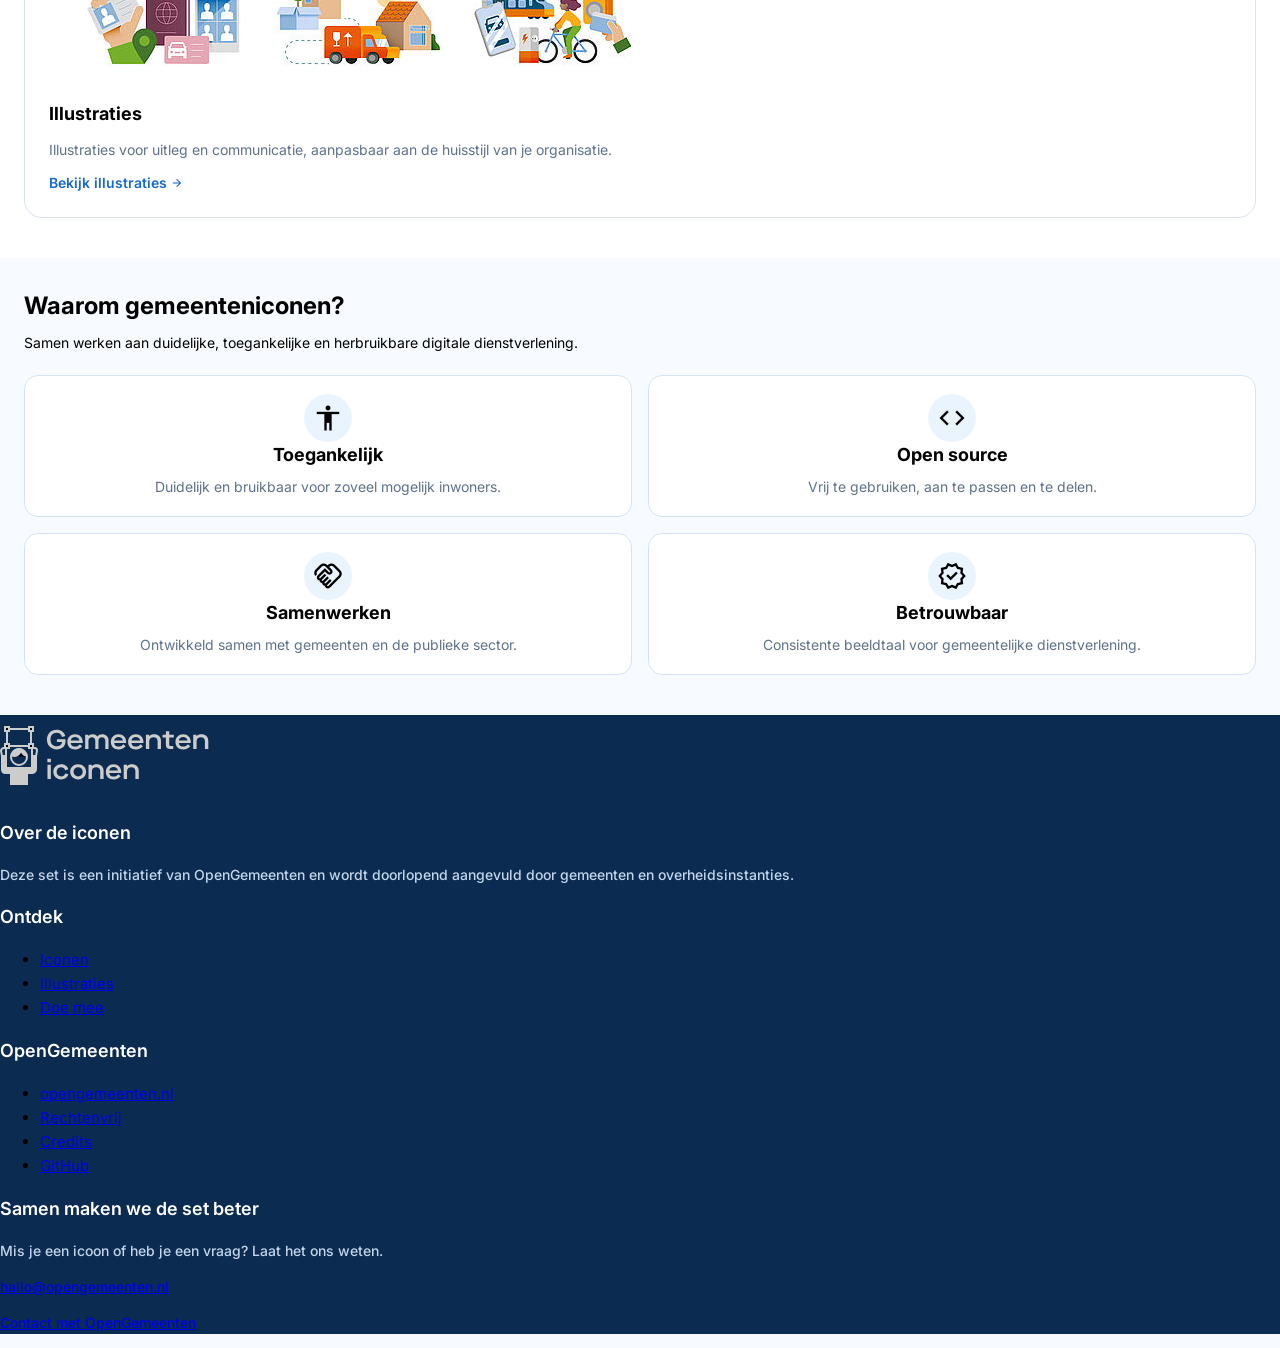
==== commit 2b9b9cb3: "Mobiele Waarom gemeenteniconen-sectie gestyled - Spacing en achtergrond van de Waarom gemeentenicone" ====
--- a/index.html
+++ b/index.html
@@ -7,21 +7,10 @@
     
     <!-- Algemene styling (laadt altijd en op elk apparaat) -->
     <link rel="stylesheet" href="styles/styles.css">
-
-    <!-- Tablet (actief tussen de 768px en 1024px breed) -->
-    <link rel="stylesheet" href="css/tablet.css" media="screen and (min-width: 768px) and (max-width: 1024px)">
-
-    <!-- Desktop (actief op schermen vanaf 1025px breed) -->
-    <link rel="stylesheet" href="css/desktop.css" media="screen and (min-width: 1025px)">
     
-    <!-- Zoekicoon van Google fonts -->
-    <link rel="stylesheet" href="https://fonts.googleapis.com/css2?family=Material+Symbols+Outlined:opsz,wght,FILL,GRAD@24,400,0,0&icon_names=search" />
-
-    <!-- Hamburger menu icon -->
-    <link rel="stylesheet" href="https://fonts.googleapis.com/css2?family=Material+Symbols+Outlined:opsz,wght,FILL,GRAD@24,400,0,0&icon_names=menu" />
-
-    <!-- Pijltje vooruit -->
-     <link rel="stylesheet" href="https://fonts.googleapis.com/css2?family=Material+Symbols+Outlined:opsz,wght,FILL,GRAD@24,400,0,0&icon_names=arrow_forward" />
+    <!-- Material Symbols: zoekicoon, hamburgermenu, pijltje vooruit, toegankelijkheid, open source, samenwerken en betrouwbaar -->
+    <link rel="stylesheet" href="https://fonts.googleapis.com/css2?family=Material+Symbols+Outlined:opsz,wght,FILL,GRAD@24,400,0,0&icon_names=accessibility,arrow_forward,code,handshake,menu,search,verified" />
+  
 </head>
 <body>
     <header>
@@ -54,14 +43,14 @@
             <h2>Wat zoek je?</h2>
             <p>Kies wat je nodig hebt voor je gemeentelijke website.</p>
             <div class="keuze-kaarten">    
-                <div class="keuze-kaart iconen-kaart">
+                <div class="keuze-kaart">
                     <img src="assets/iconenset-overzicht.png" alt="iconenset-overzicht">
                     <h3>Iconen</h3>
                     <p>Duidelijke en consistente iconen voor veelgebruikte gemeentelijke onderwerpen en diensten.</p>
                     <a href="iconen.html">Bekijk iconen<span class="material-symbols-outlined">arrow_forward</span></a>
                 </div>
 
-                <div class="keuze-kaart illustratie-kaart">
+                <div class="keuze-kaart">
                     <img src="assets/illustraties.jpg" alt="illustraties-overzicht">
                     <h3>Illustraties</h3>
                     <p>Illustraties voor uitleg en communicatie, aanpasbaar aan de huisstijl van je organisatie.</p>
@@ -74,26 +63,26 @@
             <h2>Waarom gemeenteniconen?</h2>
             <p>Samen werken aan duidelijke, toegankelijke en herbruikbare digitale dienstverlening.</p>
             <div class="voordeel-kaarten">
-                <div class="toegankelijk">
-                    <img src="Iconenset-master/Svg/Line/Toegankelijkheid.svg" alt="toegankelijk">
+                <div class="voordeel-kaart">
+                    <span class="material-symbols-outlined">accessibility</span>
                     <h3>Toegankelijk</h3>
                     <p>Duidelijk en bruikbaar voor zoveel mogelijk inwoners.</p>
                 </div>
 
-                <div class="open-source">
-                    <img src="" alt="open-source">
+                <div class="voordeel-kaart">
+                    <span class="material-symbols-outlined">code</span>
                     <h3>Open source</h3>
                     <p>Vrij te gebruiken, aan te passen en te delen.</p>
                 </div>
 
-                <div class="samenwerken">
-                    <img src="" alt="samenwerken">
+                <div class="voordeel-kaart">
+                    <span class="material-symbols-outlined">handshake</span>
                     <h3>Samenwerken</h3>
                     <p>Ontwikkeld samen met gemeenten en de publieke sector.</p>
                 </div>
 
-                <div class="betrouwbaar">
-                    <img src="" alt="betrouwbaar">
+                <div class="voordeel-kaart">
+                    <span class="material-symbols-outlined">verified</span>
                     <h3>Betrouwbaar</h3>
                     <p>Consistente beeldtaal voor gemeentelijke dienstverlening.</p>
                 </div>
--- a/styles/styles.css
+++ b/styles/styles.css
@@ -50,7 +50,7 @@
 
 .hero-banner {
     background-color: #EAF4FF;
-    padding: 24px;
+    padding: 24px 24px 40px 24px;
 }
 
 .hero-banner h1 {
@@ -108,17 +108,22 @@
     font-size: 24px;
     font-weight: 700;
     line-height: 32px;
+    margin: 0;
+    margin-bottom: 12px;
 }
 
 /* Wat zoek je */
 .wat-zoek-je {
     background-color: white;
+    padding: 32px 24px 40px 24px;
 }
 
 .wat-zoek-je > p {
     font-size: 14px;
     line-height: 22px;
     color: #5F718C;
+    margin: 0;
+    margin-bottom: 24px;
 }
 
 .keuze-kaarten {
@@ -172,24 +177,65 @@
 /* Waarom gemeenteniconen */
 .waarom-gemeenteiconen {
     background-color: #F7FBFF;
+    padding: 32px 24px 40px 24px;
 }
 
 .waarom-gemeenteiconen > p {
     font-size: 14px;
     line-height: normal;
+    margin: 0;
+    margin-bottom: 24px;
+    margin-top: 12px;
+}
+
+.voordeel-kaarten {
+    display: grid;
+    grid-template-columns: 1fr 1fr;
+    gap: 16px;
+    margin-top: 24px;
+}
+
+.voordeel-kaart {
+    border: 1px solid #D5E4F4;
+    border-radius: 14px;
+    background-color: white;
+    display: flex;
+    flex-direction: column;
+    align-items: center;
+}
+
+.voordeel-kaart .material-symbols-outlined {
+    background-color: #EAF4FF;
+    border-radius: 50%;
+    border: none;
+    width: 48px;
+    height: 48px;
+    display: flex;
+    justify-content: center;
+    align-items: center;
+    margin: 0;
+    margin-top: 18px;
+    font-size: 30px;
 }
 
 .voordeel-kaarten h3 {
-    font-size: 14px;
-    font-weight: 600;
-    line-height: 20px;
+    font-size: 16px;
+    font-weight: 700;
+    line-height: 24px;
     text-align: center;
+    margin: 0;
 }
 
 .voordeel-kaarten p {
     font-size: 14px;
-    line-height: normal;
+    line-height: 22px;
     text-align: center;
+    margin: 0;
+    margin-top: 8px;
+    margin-bottom: 18px;
+    color: #5F718C;
+    padding-left: 8px;
+    padding-right: 8px;
 }
 
 /* Footer */
@@ -228,5 +274,10 @@
     .hero-knoppen a {
         font-size: 14px;
     }
-}
-
+
+    .voordeel-kaarten h3 {
+        font-size: 18px;
+        line-height: 26px;
+    }
+}
+
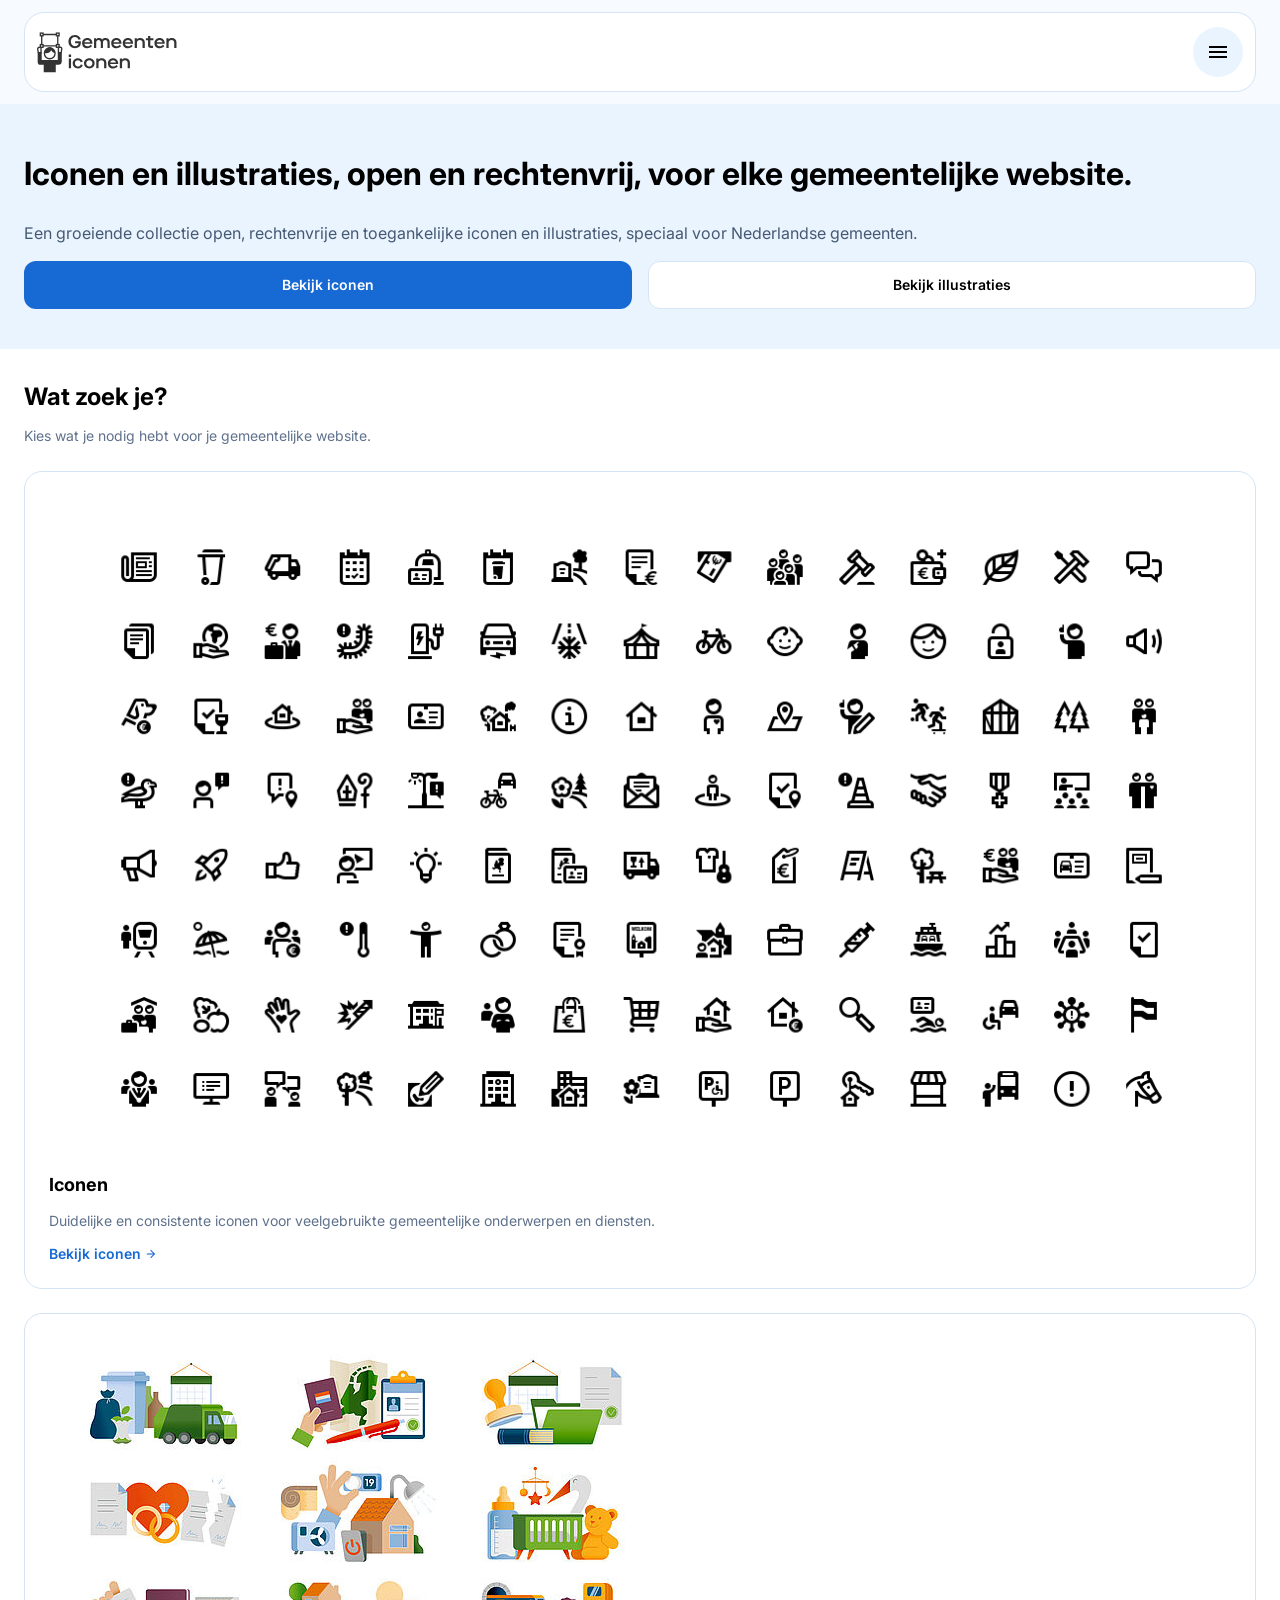
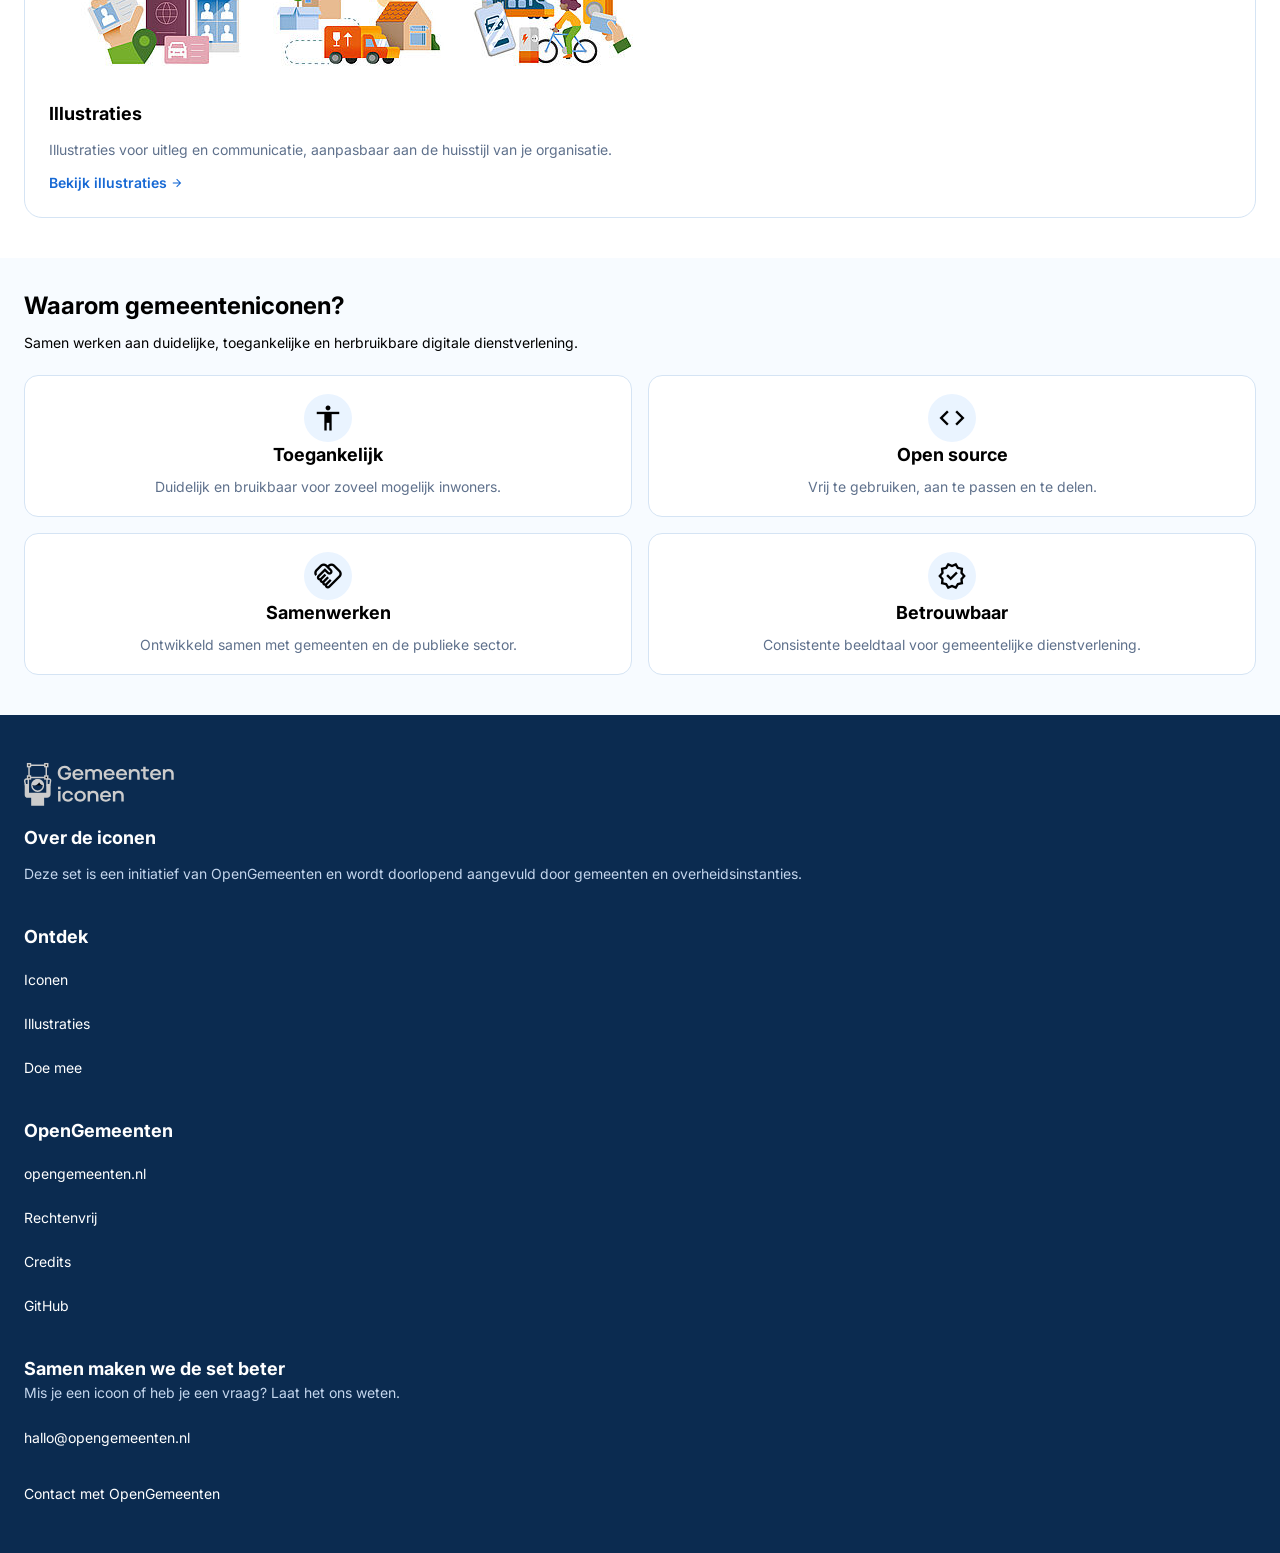
==== commit 99ddcd1e: "Mobiele homepage volledig gestyled - Waarom gemeenteniconen-sectie afgerond met responsive voordeelk" ====
--- a/index.html
+++ b/index.html
@@ -97,7 +97,7 @@
             <p>Deze set is een initiatief van OpenGemeenten en wordt doorlopend aangevuld door gemeenten en overheidsinstanties. </p> 
         </div>
         
-        <div>
+        <div class="ontdek-blok">
             <h3>Ontdek</h3> 
                 <ul class="ontdek">
                     <li> <a href="iconen.html">Iconen</a></li>
@@ -106,7 +106,7 @@
                 </ul>
         </div>
 
-        <div>
+        <div class="informatie-blok">
             <h3>OpenGemeenten</h3>
             <ul class="informatie">
             
@@ -117,11 +117,11 @@
             </ul>
         </div>
             
-        <div>
+        <div class="contact-blok">
             <h3>Samen maken we de set beter</h3>
-            <p>Mis je een icoon of heb je een vraag? Laat het ons weten.</p>
-            <p><a href="mailto:hallo@opengemeenten.nl">hallo@opengemeenten.nl</a></p>
-            <p><a href="https://www.opengemeenten.nl/contact">Contact met OpenGemeenten</a></p>
+            <p class="contact-tekst">Mis je een icoon of heb je een vraag? Laat het ons weten.</p>
+            <p class="mail-link"><a href="mailto:hallo@opengemeenten.nl">hallo@opengemeenten.nl</a></p>
+            <p class="contact-link"><a href="https://www.opengemeenten.nl/contact">Contact met OpenGemeenten</a></p>
         </div>
     </footer>
 </body>
--- a/styles/styles.css
+++ b/styles/styles.css
@@ -6,7 +6,6 @@
     font-family: "Inter", sans-serif;
     font-weight: 400;
     letter-spacing: 0;
-
 }
 
 img {
@@ -185,14 +184,12 @@
     line-height: normal;
     margin: 0;
     margin-bottom: 24px;
-    margin-top: 12px;
 }
 
 .voordeel-kaarten {
     display: grid;
     grid-template-columns: 1fr 1fr;
     gap: 16px;
-    margin-top: 24px;
 }
 
 .voordeel-kaart {
@@ -241,28 +238,68 @@
 /* Footer */
 footer {
     background-color: #0B2B50;
-    font-size: 15px;
+    font-size: 14px;
     font-weight: 400;
-    line-height: 24px;
+    line-height: 22px;
+    padding: 40px 24px 48px 24px;
 }
 
 footer h3 {
     font-size: 18px;
-    font-weight: 600;
+    font-weight: 700;
     line-height: 26px;
     color: white;
+    margin: 0;
 }
 
 footer p {
     font-size: 14px;
-    font-weight: 500;
+    font-weight: 400;
     line-height: 22px;
     color: #C4D6ED;
+    margin: 0;
+}
+
+footer ul {
+    margin: 0;
+    padding: 0;
+    list-style: none;
+
+    display: grid;
+    gap: 22px;
+}
+
+footer a {
+    text-decoration: none;
+    color: white;
 }
 
 .logo-footer {
     filter: invert(100%);
-    
+    width: 161px;
+    height: auto;
+    display: block;
+    margin-bottom: 12px;
+}
+
+.over-iconen, .ontdek-blok, .informatie-blok {
+    margin-bottom: 39px;
+}
+
+.over-iconen h3 {
+    margin-bottom: 12px;
+}
+
+.ontdek-blok h3, .informatie-blok h3 {
+    margin-bottom: 19px;
+}
+
+.contact-tekst {
+    margin-bottom: 23px;
+}
+
+.mail-link {
+    margin-bottom: 34px;
 }
 
 /* Grotere telefoons */
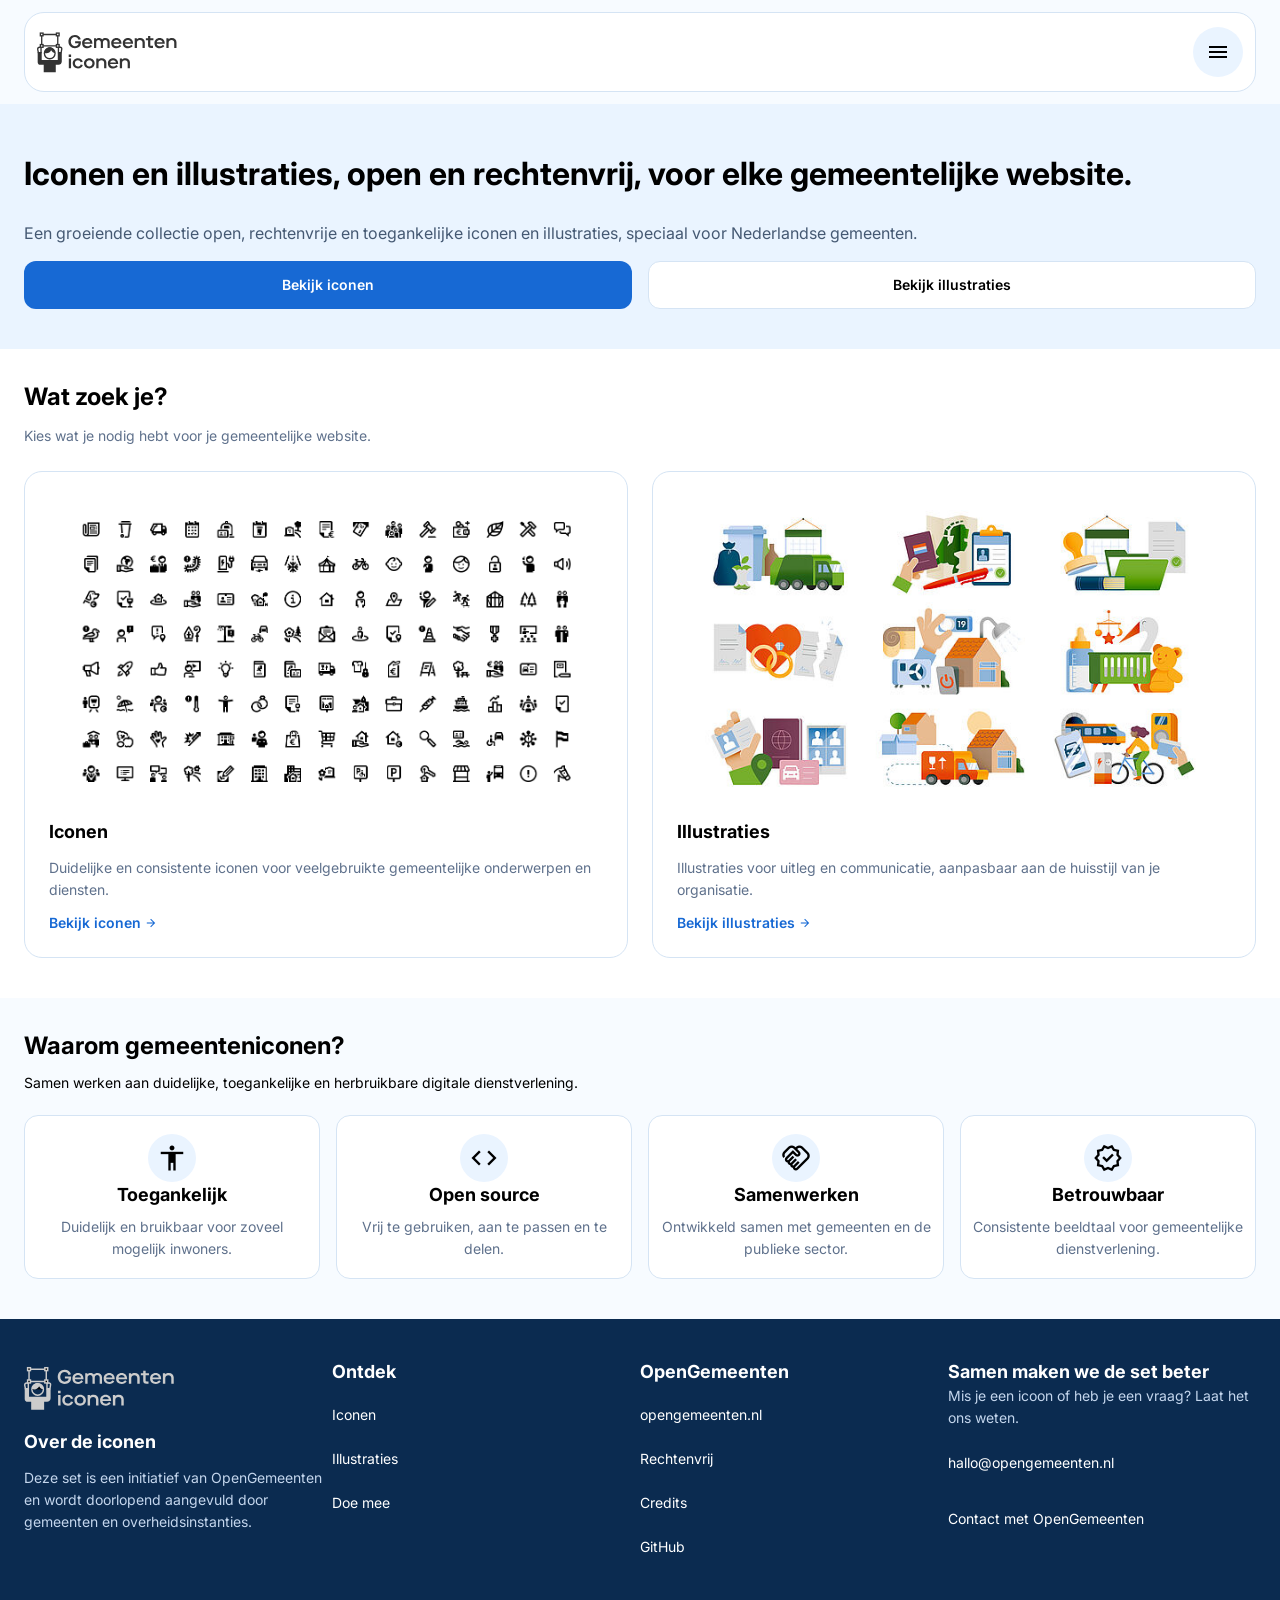
==== commit 6e00ad21: "HTML validatie gedaan -slash bij link google font weggehaald en - tussen doe mee in de li" ====
--- a/index.html
+++ b/index.html
@@ -9,19 +9,17 @@
     <link rel="stylesheet" href="styles/styles.css">
     
     <!-- Material Symbols: zoekicoon, hamburgermenu, pijltje vooruit, toegankelijkheid, open source, samenwerken en betrouwbaar -->
-    <link rel="stylesheet" href="https://fonts.googleapis.com/css2?family=Material+Symbols+Outlined:opsz,wght,FILL,GRAD@24,400,0,0&icon_names=accessibility,arrow_forward,code,handshake,menu,search,verified" />
-  
+    <link rel="stylesheet" href="https://fonts.googleapis.com/css2?family=Material+Symbols+Outlined:opsz,wght,FILL,GRAD@24,400,0,0&icon_names=accessibility,arrow_forward,code,handshake,menu,search,verified">
 </head>
 <body>
     <header>
         <img class="logo" src="assets/logo.svg" alt="logo-gemeenteniconen">
         <button class="hamburgermenu"><span class="material-symbols-outlined">menu</span></button>
         <nav class="nav">
-            
             <ul>
-                <li> <a href="iconen.html">Iconen</a></li>
+                <li><a href="iconen.html">Iconen</a></li>
                 <li><a href="#Illustraties">Illustraties</a></li>
-                <li><a href="#Doe mee">Doe mee</a></li>
+                <li><a href="#Doe-mee">Doe mee</a></li>
                 <li><a href="#Rechtenvrij">Rechtenvrij</a></li>
                 <li><a href="#credits">Credits</a></li>
                 <li><a class="github" href="https://github.com/OpenGemeenten/Iconenset/">GitHub</a></li>
@@ -42,6 +40,7 @@
        <section class="wat-zoek-je">
             <h2>Wat zoek je?</h2>
             <p>Kies wat je nodig hebt voor je gemeentelijke website.</p>
+            
             <div class="keuze-kaarten">    
                 <div class="keuze-kaart">
                     <img src="assets/iconenset-overzicht.png" alt="iconenset-overzicht">
--- a/styles/styles.css
+++ b/styles/styles.css
@@ -318,3 +318,32 @@
     }
 }
 
+@media (min-width: 768px) {
+    .keuze-kaarten {
+        grid-template-columns: 1fr 1fr;
+    }
+
+    footer {
+        display: grid;
+        grid-template-columns: 1fr 1fr;
+    }
+
+    .over-iconen, .ontdek-blok, .informatie-blok {
+    margin-bottom: 0;
+}
+    
+}
+
+@media (min-width: 1024px) {
+    .voordeel-kaarten {
+        grid-template-columns: 1fr 1fr 1fr 1fr;
+    }
+
+    footer {
+        display: grid;
+        grid-template-columns: 1fr 1fr 1fr 1fr;
+        
+    }
+}
+
+
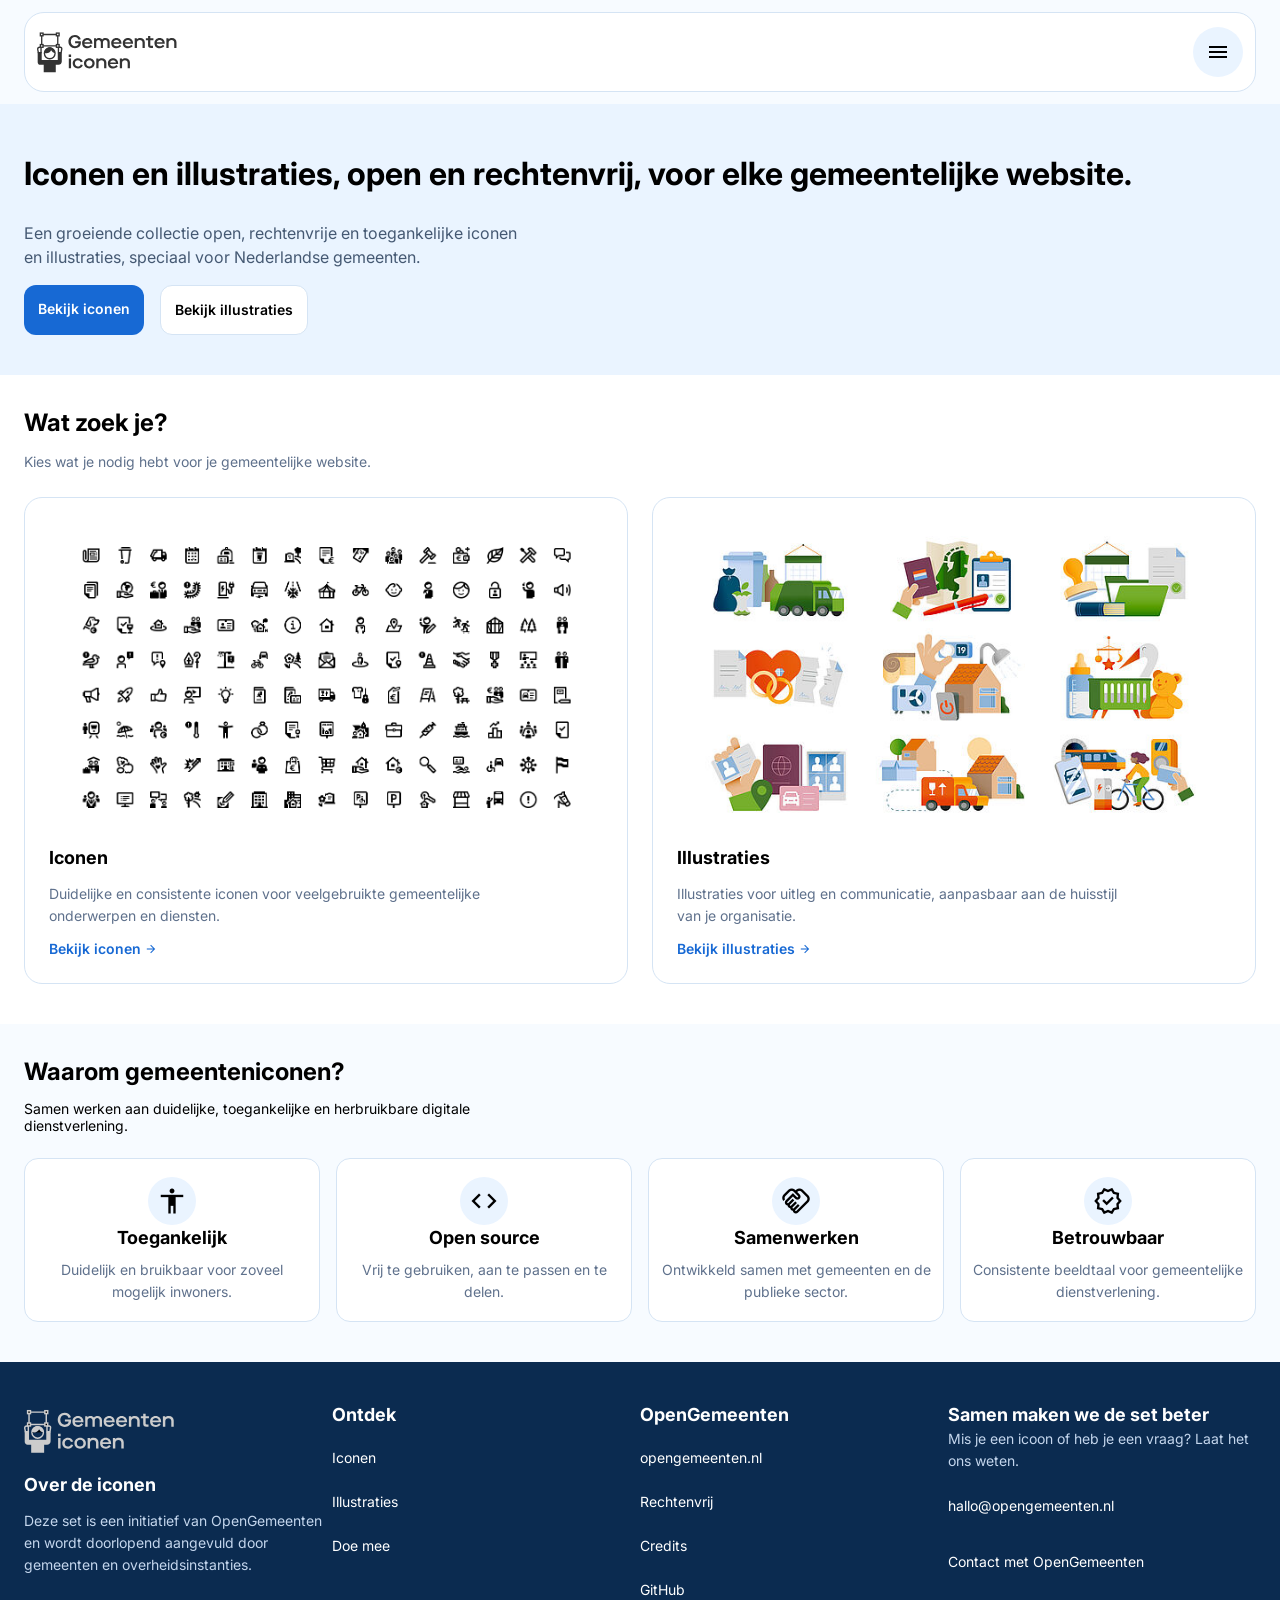
==== commit 8e7a1c32: "Feedback verwerkt van issue #8 -  ul die begon op nieuwe regel een tab terug gezet - extra regel tus" ====
--- a/index.html
+++ b/index.html
@@ -1,127 +1,128 @@
 <!DOCTYPE html>
 <html lang="nl">
-<head>
-    <meta charset="UTF-8">
-    <meta name="viewport" content="width=device-width, initial-scale=1.0">
-    <title>Homepage</title>
-    
-    <!-- Algemene styling (laadt altijd en op elk apparaat) -->
-    <link rel="stylesheet" href="styles/styles.css">
-    
-    <!-- Material Symbols: zoekicoon, hamburgermenu, pijltje vooruit, toegankelijkheid, open source, samenwerken en betrouwbaar -->
-    <link rel="stylesheet" href="https://fonts.googleapis.com/css2?family=Material+Symbols+Outlined:opsz,wght,FILL,GRAD@24,400,0,0&icon_names=accessibility,arrow_forward,code,handshake,menu,search,verified">
-</head>
-<body>
-    <header>
-        <img class="logo" src="assets/logo.svg" alt="logo-gemeenteniconen">
-        <button class="hamburgermenu"><span class="material-symbols-outlined">menu</span></button>
-        <nav class="nav">
-            <ul>
-                <li><a href="iconen.html">Iconen</a></li>
-                <li><a href="#Illustraties">Illustraties</a></li>
-                <li><a href="#Doe-mee">Doe mee</a></li>
-                <li><a href="#Rechtenvrij">Rechtenvrij</a></li>
-                <li><a href="#credits">Credits</a></li>
-                <li><a class="github" href="https://github.com/OpenGemeenten/Iconenset/">GitHub</a></li>
-            </ul>
-        </nav>
-    </header>
+    <head>
+        <meta charset="UTF-8">
+        <meta name="viewport" content="width=device-width, initial-scale=1.0">
+        <title>Homepage</title>
+        
+        <!-- Algemene styling (laadt altijd en op elk apparaat) -->
+        <link rel="stylesheet" href="styles/styles.css">
+        
+        <!-- Material Symbols: zoekicoon, hamburgermenu, pijltje vooruit, toegankelijkheid, open source, samenwerken en betrouwbaar -->
+        <link rel="stylesheet" href="https://fonts.googleapis.com/css2?family=Material+Symbols+Outlined:opsz,wght,FILL,GRAD@24,400,0,0&icon_names=accessibility,arrow_forward,code,handshake,menu,search,verified">
+    </head>
 
-    <main>
-        <section class="hero-banner">
-            <h1>Iconen en illustraties, open en rechtenvrij, voor elke gemeentelijke website.</h1>
-            <p>Een groeiende collectie open, rechtenvrije en toegankelijke iconen en illustraties, speciaal voor Nederlandse gemeenten.</p>
-            <div class="hero-knoppen">
-                <a class="primaire-knop" href="iconen.html">Bekijk iconen</a>
-                <a class="secundaire-knop" href="#Illustraties">Bekijk illustraties</a>   
+
+    <body>
+        <header>
+            <img class="logo" src="assets/logo.svg" alt="logo-gemeenteniconen">
+            <button class="hamburger-menu"><span class="material-symbols-outlined">menu</span></button>
+            <nav class="nav">
+                <ul>
+                    <li><a href="iconen.html">Iconen</a></li>
+                    <li><a href="#Illustraties">Illustraties</a></li>
+                    <li><a href="#Doe-mee">Doe mee</a></li>
+                    <li><a href="#Rechtenvrij">Rechtenvrij</a></li>
+                    <li><a href="#credits">Credits</a></li>
+                    <li><a class="github" href="https://github.com/OpenGemeenten/Iconenset/">GitHub</a></li>
+                </ul>
+            </nav>
+        </header>
+
+        <main>
+            <section class="hero-banner">
+                <h1>Iconen en illustraties, open en rechtenvrij, voor elke gemeentelijke website.</h1>
+                <p>Een groeiende collectie open, rechtenvrije en toegankelijke iconen en illustraties, speciaal voor Nederlandse gemeenten.</p>
+                <div class="hero-knoppen">
+                    <a class="primaire-knop" href="iconen.html">Bekijk iconen</a>
+                    <a class="secundaire-knop" href="#Illustraties">Bekijk illustraties</a>   
+                </div>
+            </section>
+
+        <section class="wat-zoek-je">
+                <h2>Wat zoek je?</h2>
+                <p>Kies wat je nodig hebt voor je gemeentelijke website.</p>
+                
+                <div class="keuze-kaarten">    
+                    <div class="keuze-kaart">
+                        <img src="assets/iconenset-overzicht.png" alt="iconenset-overzicht">
+                        <h3>Iconen</h3>
+                        <p>Duidelijke en consistente iconen voor veelgebruikte gemeentelijke onderwerpen en diensten.</p>
+                        <a href="iconen.html">Bekijk iconen<span class="material-symbols-outlined">arrow_forward</span></a>
+                    </div>
+
+                    <div class="keuze-kaart">
+                        <img src="assets/illustraties.jpg" alt="illustraties-overzicht">
+                        <h3>Illustraties</h3>
+                        <p>Illustraties voor uitleg en communicatie, aanpasbaar aan de huisstijl van je organisatie.</p>
+                        <a href="#illustraties">Bekijk illustraties<span class="material-symbols-outlined">arrow_forward</span></a>
+                    </div>
+                </div>
+            </section>
+
+            <section class="waarom-gemeenteiconen">
+                <h2>Waarom gemeenteniconen?</h2>
+                <p>Samen werken aan duidelijke, toegankelijke en herbruikbare digitale dienstverlening.</p>
+                <div class="voordeel-kaarten">
+                    <div class="voordeel-kaart">
+                        <span class="material-symbols-outlined">accessibility</span>
+                        <h3>Toegankelijk</h3>
+                        <p>Duidelijk en bruikbaar voor zoveel mogelijk inwoners.</p>
+                    </div>
+
+                    <div class="voordeel-kaart">
+                        <span class="material-symbols-outlined">code</span>
+                        <h3>Open source</h3>
+                        <p>Vrij te gebruiken, aan te passen en te delen.</p>
+                    </div>
+
+                    <div class="voordeel-kaart">
+                        <span class="material-symbols-outlined">handshake</span>
+                        <h3>Samenwerken</h3>
+                        <p>Ontwikkeld samen met gemeenten en de publieke sector.</p>
+                    </div>
+
+                    <div class="voordeel-kaart">
+                        <span class="material-symbols-outlined">verified</span>
+                        <h3>Betrouwbaar</h3>
+                        <p>Consistente beeldtaal voor gemeentelijke dienstverlening.</p>
+                    </div>
+                </div>
+            </section>
+        </main>
+
+        <footer>
+            <div class="over-iconen">
+            <img class="logo-footer" src="assets/logo.svg" alt="logo-footer">
+            <h3>Over de iconen</h3>
+                <p>Deze set is een initiatief van OpenGemeenten en wordt doorlopend aangevuld door gemeenten en overheidsinstanties. </p> 
             </div>
-        </section>
-
-       <section class="wat-zoek-je">
-            <h2>Wat zoek je?</h2>
-            <p>Kies wat je nodig hebt voor je gemeentelijke website.</p>
             
-            <div class="keuze-kaarten">    
-                <div class="keuze-kaart">
-                    <img src="assets/iconenset-overzicht.png" alt="iconenset-overzicht">
-                    <h3>Iconen</h3>
-                    <p>Duidelijke en consistente iconen voor veelgebruikte gemeentelijke onderwerpen en diensten.</p>
-                    <a href="iconen.html">Bekijk iconen<span class="material-symbols-outlined">arrow_forward</span></a>
-                </div>
-
-                <div class="keuze-kaart">
-                    <img src="assets/illustraties.jpg" alt="illustraties-overzicht">
-                    <h3>Illustraties</h3>
-                    <p>Illustraties voor uitleg en communicatie, aanpasbaar aan de huisstijl van je organisatie.</p>
-                    <a href="#illustraties">Bekijk illustraties<span class="material-symbols-outlined">arrow_forward</span></a>
-                </div>
-            </div>
-        </section>
-
-        <section class="waarom-gemeenteiconen">
-            <h2>Waarom gemeenteniconen?</h2>
-            <p>Samen werken aan duidelijke, toegankelijke en herbruikbare digitale dienstverlening.</p>
-            <div class="voordeel-kaarten">
-                <div class="voordeel-kaart">
-                    <span class="material-symbols-outlined">accessibility</span>
-                    <h3>Toegankelijk</h3>
-                    <p>Duidelijk en bruikbaar voor zoveel mogelijk inwoners.</p>
-                </div>
-
-                <div class="voordeel-kaart">
-                    <span class="material-symbols-outlined">code</span>
-                    <h3>Open source</h3>
-                    <p>Vrij te gebruiken, aan te passen en te delen.</p>
-                </div>
-
-                <div class="voordeel-kaart">
-                    <span class="material-symbols-outlined">handshake</span>
-                    <h3>Samenwerken</h3>
-                    <p>Ontwikkeld samen met gemeenten en de publieke sector.</p>
-                </div>
-
-                <div class="voordeel-kaart">
-                    <span class="material-symbols-outlined">verified</span>
-                    <h3>Betrouwbaar</h3>
-                    <p>Consistente beeldtaal voor gemeentelijke dienstverlening.</p>
-                </div>
-            </div>
-        </section>
-    </main>
-
-    <footer>
-        <div class="over-iconen">
-           <img class="logo-footer" src="assets/logo.svg" alt="logo-footer">
-           <h3>Over de iconen</h3>
-            <p>Deze set is een initiatief van OpenGemeenten en wordt doorlopend aangevuld door gemeenten en overheidsinstanties. </p> 
-        </div>
-        
-        <div class="ontdek-blok">
-            <h3>Ontdek</h3> 
+            <div class="ontdek-blok">
+                <h3>Ontdek</h3> 
                 <ul class="ontdek">
                     <li> <a href="iconen.html">Iconen</a></li>
                     <li><a href="#Illustraties">Illustraties</a></li>
                     <li><a href="#Doe mee">Doe mee</a></li>
                 </ul>
-        </div>
+            </div>
 
-        <div class="informatie-blok">
-            <h3>OpenGemeenten</h3>
-            <ul class="informatie">
-            
-                <li><a href="https://www.opengemeenten.nl/">opengemeenten.nl</a></li>
-                <li><a href="#Rechtenvrij">Rechtenvrij</a></li>
-                <li><a href="#credits">Credits</a></li>
-                <li><a class="github" href="https://github.com/OpenGemeenten/Iconenset/">GitHub</a></li>
-            </ul>
-        </div>
-            
-        <div class="contact-blok">
-            <h3>Samen maken we de set beter</h3>
-            <p class="contact-tekst">Mis je een icoon of heb je een vraag? Laat het ons weten.</p>
-            <p class="mail-link"><a href="mailto:hallo@opengemeenten.nl">hallo@opengemeenten.nl</a></p>
-            <p class="contact-link"><a href="https://www.opengemeenten.nl/contact">Contact met OpenGemeenten</a></p>
-        </div>
-    </footer>
-</body>
+            <div class="informatie-blok">
+                <h3>OpenGemeenten</h3>
+                <ul class="informatie">
+                    <li><a href="https://www.opengemeenten.nl/">opengemeenten.nl</a></li>
+                    <li><a href="#Rechtenvrij">Rechtenvrij</a></li>
+                    <li><a href="#credits">Credits</a></li>
+                    <li><a class="github" href="https://github.com/OpenGemeenten/Iconenset/">GitHub</a></li>
+                </ul>
+            </div>
+                
+            <div class="contact-blok">
+                <h3>Samen maken we de set beter</h3>
+                <p class="contact-tekst">Mis je een icoon of heb je een vraag? Laat het ons weten.</p>
+                <p class="mail-link"><a href="mailto:hallo@opengemeenten.nl">hallo@opengemeenten.nl</a></p>
+                <p class="contact-link"><a href="https://www.opengemeenten.nl/contact">Contact met OpenGemeenten</a></p>
+            </div>
+        </footer>
+    </body>
 </html>
--- a/styles/styles.css
+++ b/styles/styles.css
@@ -8,8 +8,21 @@
     letter-spacing: 0;
 }
 
+/* H2 sectiekoppen */
+h2 {
+    font-size: 24px;
+    font-weight: 700;
+    line-height: 32px;
+    margin: 0;
+    margin-bottom: 12px;
+}
+
 img {
     max-width: 100%;
+}
+
+p {
+    max-width:32em;
 }
 
 header {
@@ -27,7 +40,7 @@
     display: none;
 }
 
-.hamburgermenu {
+.hamburger-menu {
     background-color: #EAF4FF;
     border-radius: 50%;
     border: none;
@@ -47,192 +60,210 @@
     padding: 0px 24px;
 }
 
+
 .hero-banner {
     background-color: #EAF4FF;
     padding: 24px 24px 40px 24px;
-}
-
-.hero-banner h1 {
-    font-weight: 700;
-    font-size: 32px;
-    line-height: 40px;
-}
-
-.hero-banner p {
-    font-size: 16px;
-    line-height: 24px;
-    color: #455973;
-}
-
-.hero-banner a {
-    font-size: 13px;
-    font-weight: 600;
-    line-height: normal;
-}
-
-.hero-knoppen {
-    display: grid;
-    grid-template-columns: 1fr 1fr;
-    gap: 8px;
-    font-size: 14px;
-    line-height: 20px;
-}
-
-.hero-knoppen a {
-    height: 48px;
-    box-sizing: border-box;
-
-    display: flex;
-    justify-content: center;
-    align-items: center;
-
-    text-decoration: none;
-    border-radius: 12px;
-    white-space: nowrap;
-}
- 
-.primaire-knop {
-    background-color: #1769D4;
-    color: white;
-}
+
+    h1 {
+        font-weight: 700;
+        font-size: 32px;
+        line-height: 40px;
+    }
+
+    p {
+        font-size: 16px;
+        line-height: 24px;
+        color: #455973;
+    }
+
+    .hero-knoppen {
+        display: flex;
+        flex-wrap:wrap;
+        gap: 8px;
+        font-size: 14px;
+        line-height: 20px;
+
+        /* Grotere telefoons */
+        @media (width > 360px) {
+            gap: 16px;
+        
+            a {
+            font-size: 14px;
+            }
+        }
+    }
+
+    a {
+        font-size: 13px; /* bah */
+        font-weight: 600;
+        line-height: 48px;
+        box-sizing: border-box;
+        padding-inline:1em;
+
+        text-decoration: none;
+        border-radius: 12px;
+        white-space: nowrap;
+    }
+
+    .primaire-knop {
+        background-color: #1769D4;
+        color: white;
+    }   
 
 .secundaire-knop {
-    background-color: white;
-    color: black;
-    border: 1px solid #D5E4F4;
-}
-
-/* H2 sectiekoppen */
-h2 {
-    font-size: 24px;
-    font-weight: 700;
-    line-height: 32px;
-    margin: 0;
-    margin-bottom: 12px;
+        background-color: white;
+        color: black;
+        border: 1px solid #D5E4F4;
+    }
+
+    @media (width > 360px) {
+        .hero-knoppen {
+            gap: 16px;
+        }
+
+         a {
+            font-size: 14px;
+        }
+
+    }
 }
 
 /* Wat zoek je */
 .wat-zoek-je {
     background-color: white;
     padding: 32px 24px 40px 24px;
-}
-
-.wat-zoek-je > p {
-    font-size: 14px;
-    line-height: 22px;
-    color: #5F718C;
-    margin: 0;
-    margin-bottom: 24px;
-}
-
-.keuze-kaarten {
-    display: grid;
-    grid-template-columns: 1fr;
-    gap: 24px;
-}
-
-.keuze-kaart {
-    border: 1px solid #D5E4F4;
-    border-radius: 18px;
-    padding: 24px;
-    background-color: white;
-    display: grid;
-    grid-template-columns: 1fr;
-    gap: 12px;
-   
-}
-
-.keuze-kaarten h3 {
-    font-size: 18px;
-    font-weight: 700;
-    line-height: 26px;
-    margin: 0;
-}
-
-.keuze-kaarten p {
-    font-size: 14px;
-    line-height: 22px;
-    color: #5F718C;
-    margin: 0;
-}
-
-.keuze-kaarten a {
-    font-size: 14px;
-    font-weight: 600;
-    line-height: 20px;
-    color: #1769D4;
-
-    display: inline-flex;
-    align-items: center;
-    gap: 3px;
-    text-decoration: none;
-}
-
-.keuze-kaarten .material-symbols-outlined {
-    font-size: 14px;
-    line-height: 20px;
+
+    p {
+        font-size: 14px;
+        line-height: 22px;
+        color: #5F718C;
+        margin: 0;
+        margin-bottom: 24px; 
+    }
+
+    .keuze-kaarten {
+        display: grid;
+        grid-template-columns: 1fr;
+        gap: 24px;
+
+        h3 {
+            font-size: 18px;
+            font-weight: 700;
+            line-height: 26px;
+            margin: 0;
+        }
+
+        p {
+            font-size: 14px;
+            line-height: 22px;
+            color: #5F718C;
+            margin: 0;
+        }
+
+        a {
+            font-size: 14px;
+            font-weight: 600;
+            line-height: 20px;
+            color: #1769D4;
+
+            display: inline-flex;
+            align-items: center;
+            gap: 3px;
+            text-decoration: none;
+        }
+
+        .material-symbols-outlined {
+            font-size: 14px;
+            line-height: 20px;
+        }
+
+        @media (width > 768px) {
+            grid-template-columns: 1fr 1fr;            
+        }
+    }
+
+    .keuze-kaart {
+        border: 1px solid #D5E4F4;
+        border-radius: 18px;
+        padding: 24px;
+        background-color: white;
+        display: grid;
+        grid-template-columns: 1fr;
+        gap: 12px;
+    }
+
 }
 
 /* Waarom gemeenteniconen */
 .waarom-gemeenteiconen {
     background-color: #F7FBFF;
     padding: 32px 24px 40px 24px;
-}
-
-.waarom-gemeenteiconen > p {
-    font-size: 14px;
-    line-height: normal;
-    margin: 0;
-    margin-bottom: 24px;
-}
-
-.voordeel-kaarten {
-    display: grid;
-    grid-template-columns: 1fr 1fr;
-    gap: 16px;
-}
-
-.voordeel-kaart {
-    border: 1px solid #D5E4F4;
-    border-radius: 14px;
-    background-color: white;
-    display: flex;
-    flex-direction: column;
-    align-items: center;
-}
-
-.voordeel-kaart .material-symbols-outlined {
-    background-color: #EAF4FF;
-    border-radius: 50%;
-    border: none;
-    width: 48px;
-    height: 48px;
-    display: flex;
-    justify-content: center;
-    align-items: center;
-    margin: 0;
-    margin-top: 18px;
-    font-size: 30px;
-}
-
-.voordeel-kaarten h3 {
-    font-size: 16px;
-    font-weight: 700;
-    line-height: 24px;
-    text-align: center;
-    margin: 0;
-}
-
-.voordeel-kaarten p {
-    font-size: 14px;
-    line-height: 22px;
-    text-align: center;
-    margin: 0;
-    margin-top: 8px;
-    margin-bottom: 18px;
-    color: #5F718C;
-    padding-left: 8px;
-    padding-right: 8px;
+
+    p {
+        font-size: 14px;
+        line-height: normal;
+        margin: 0;
+        margin-bottom: 24px;
+    }
+
+    .voordeel-kaarten {
+        display: grid;
+        grid-template-columns: 1fr 1fr;
+        gap: 16px;
+
+        h3 {
+            font-size: 16px;
+            font-weight: 700;
+            line-height: 24px;
+            text-align: center;
+            margin: 0;
+            
+            @media (width > 360px) {
+                font-size: 18px;
+                line-height: 26px;
+            }  
+        }
+
+        p {
+            font-size: 14px;
+            line-height: 22px;
+            text-align: center;
+            margin: 0;
+            margin-top: 8px;
+            margin-bottom: 18px;
+            color: #5F718C;
+            padding-left: 8px;
+            padding-right: 8px;
+        }
+
+        @media (min-width: 1024px) {
+            grid-template-columns: 1fr 1fr 1fr 1fr;
+        }
+    }
+
+    .voordeel-kaart {
+        border: 1px solid #D5E4F4;
+        border-radius: 14px;
+        background-color: white;
+        display: flex;
+        flex-direction: column;
+        align-items: center;
+        
+        .material-symbols-outlined {
+            background-color: #EAF4FF;
+            border-radius: 50%;
+            border: none;
+            width: 48px;
+            height: 48px;
+            display: flex;
+            justify-content: center;
+            align-items: center;
+            margin: 0;
+            margin-top: 18px;
+            font-size: 30px;
+        }
+    }
 }
 
 /* Footer */
@@ -242,108 +273,86 @@
     font-weight: 400;
     line-height: 22px;
     padding: 40px 24px 48px 24px;
-}
-
-footer h3 {
-    font-size: 18px;
-    font-weight: 700;
-    line-height: 26px;
-    color: white;
-    margin: 0;
-}
-
-footer p {
-    font-size: 14px;
-    font-weight: 400;
-    line-height: 22px;
-    color: #C4D6ED;
-    margin: 0;
-}
-
-footer ul {
-    margin: 0;
-    padding: 0;
-    list-style: none;
-
-    display: grid;
-    gap: 22px;
-}
-
-footer a {
-    text-decoration: none;
-    color: white;
-}
-
-.logo-footer {
-    filter: invert(100%);
-    width: 161px;
-    height: auto;
-    display: block;
-    margin-bottom: 12px;
-}
-
-.over-iconen, .ontdek-blok, .informatie-blok {
-    margin-bottom: 39px;
-}
-
-.over-iconen h3 {
-    margin-bottom: 12px;
-}
-
-.ontdek-blok h3, .informatie-blok h3 {
-    margin-bottom: 19px;
-}
-
-.contact-tekst {
-    margin-bottom: 23px;
-}
-
-.mail-link {
-    margin-bottom: 34px;
-}
-
-/* Grotere telefoons */
-@media (min-width: 360px) {
-    .hero-knoppen {
-        gap: 16px;
-    }
-
-    .hero-knoppen a {
+
+    h3 {
+        font-size: 18px;
+        font-weight: 700;
+        line-height: 26px;
+        color: white;
+        margin: 0;
+    }
+
+    p {
         font-size: 14px;
-    }
-
-    .voordeel-kaarten h3 {
-        font-size: 18px;
-        line-height: 26px;
-    }
-}
-
-@media (min-width: 768px) {
-    .keuze-kaarten {
+        font-weight: 400;
+        line-height: 22px;
+        color: #C4D6ED;
+        margin: 0;
+    }
+
+    ul {
+        margin: 0;
+        padding: 0;
+        list-style: none;
+
+        display: grid;
+        gap: 22px;
+    }
+
+    a {
+        text-decoration: none;
+        color: white;
+    }
+
+    .logo-footer {
+        filter: invert(100%);
+        width: 161px;
+        height: auto;
+        display: block;
+        margin-bottom: 12px;
+    }
+
+    .over-iconen, .ontdek-blok, .informatie-blok {
+        margin-bottom: 39px;
+
+        @media (min-width: 768px) {
+            margin-bottom: 0;  
+        }
+    }
+
+    .over-iconen h3 {
+        margin-bottom: 12px;
+    }
+
+    .ontdek-blok h3, .informatie-blok h3 {
+        margin-bottom: 19px;
+    }
+
+    .contact-tekst {
+        margin-bottom: 23px;
+    }
+
+    .mail-link {
+        margin-bottom: 34px;
+    }
+
+    @media (width > 68px){
+        display: grid;
         grid-template-columns: 1fr 1fr;
     }
 
-    footer {
-        display: grid;
-        grid-template-columns: 1fr 1fr;
-    }
-
-    .over-iconen, .ontdek-blok, .informatie-blok {
-    margin-bottom: 0;
-}
-    
-}
-
-@media (min-width: 1024px) {
-    .voordeel-kaarten {
+    @media (width > 1024px ) {
+        display: grid;
         grid-template-columns: 1fr 1fr 1fr 1fr;
     }
-
-    footer {
-        display: grid;
-        grid-template-columns: 1fr 1fr 1fr 1fr;
-        
-    }
-}
-
-
+}
+
+
+
+
+
+
+
+
+
+
